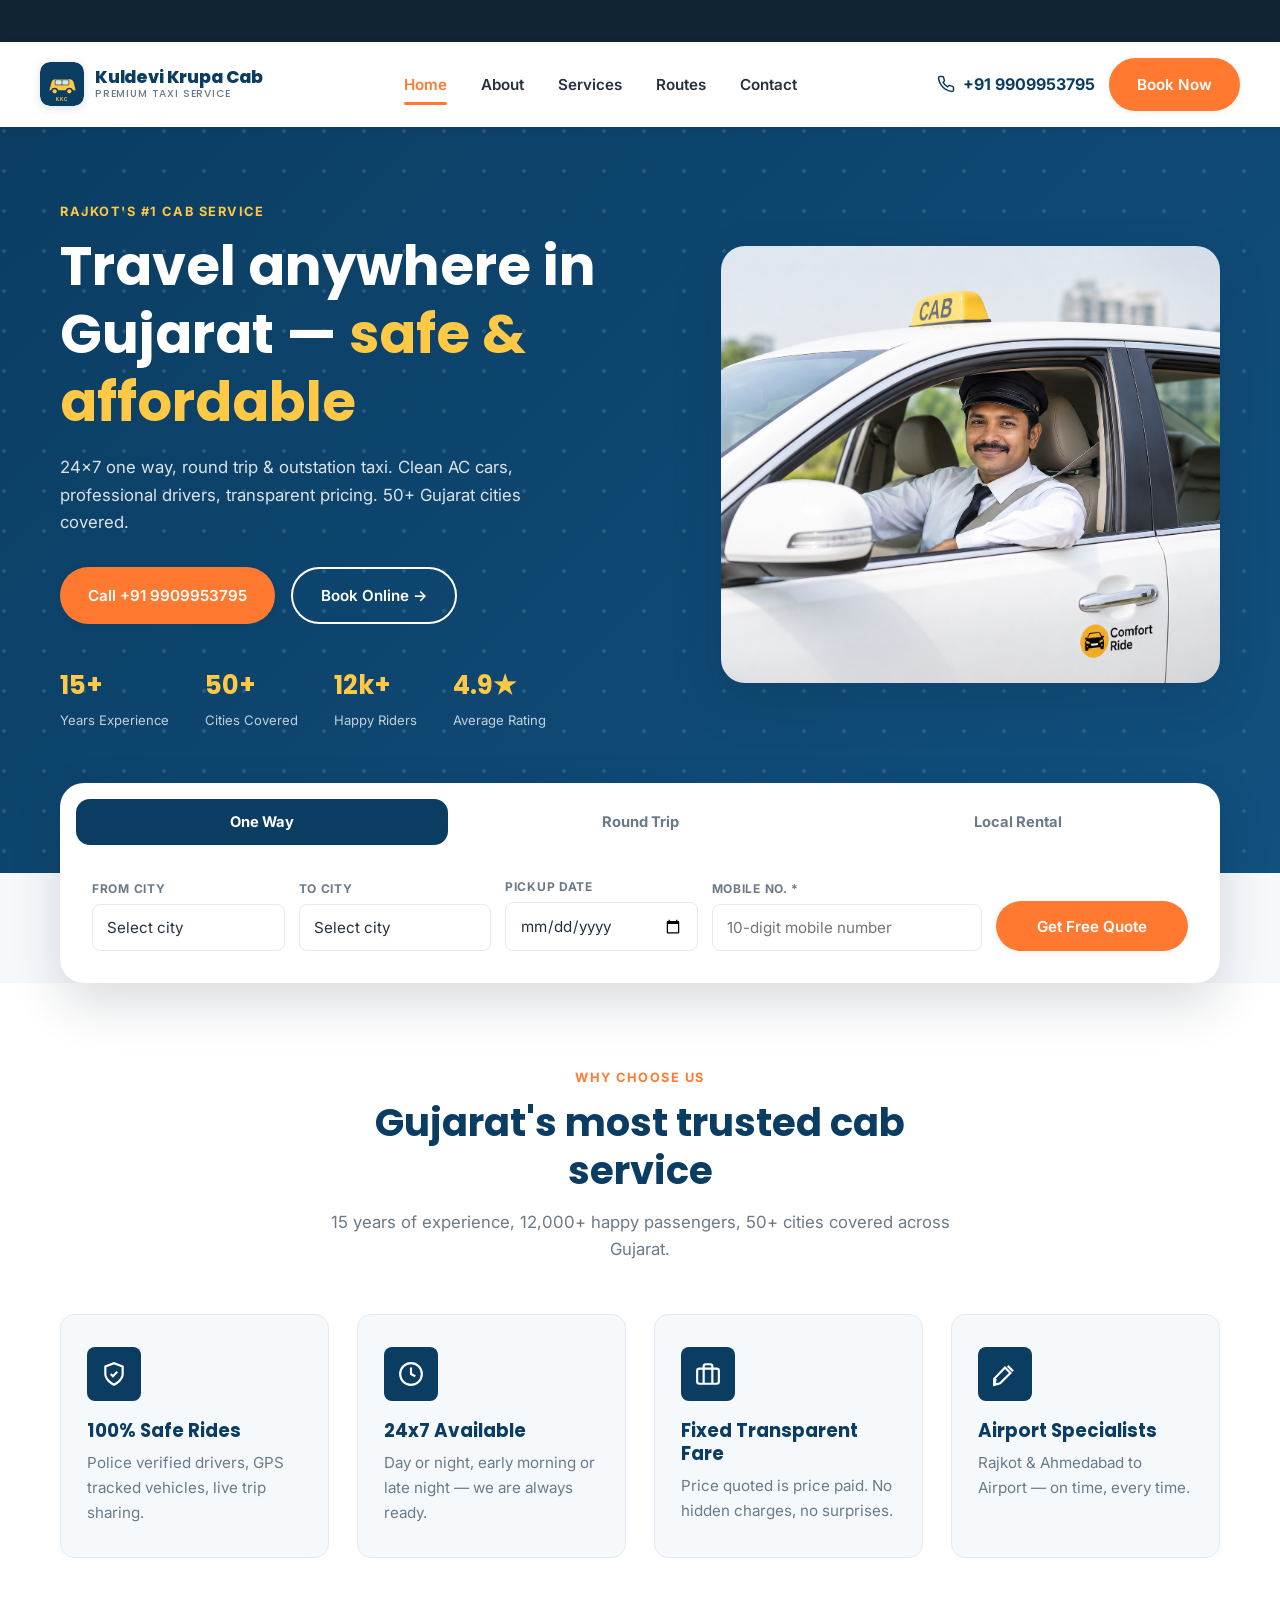
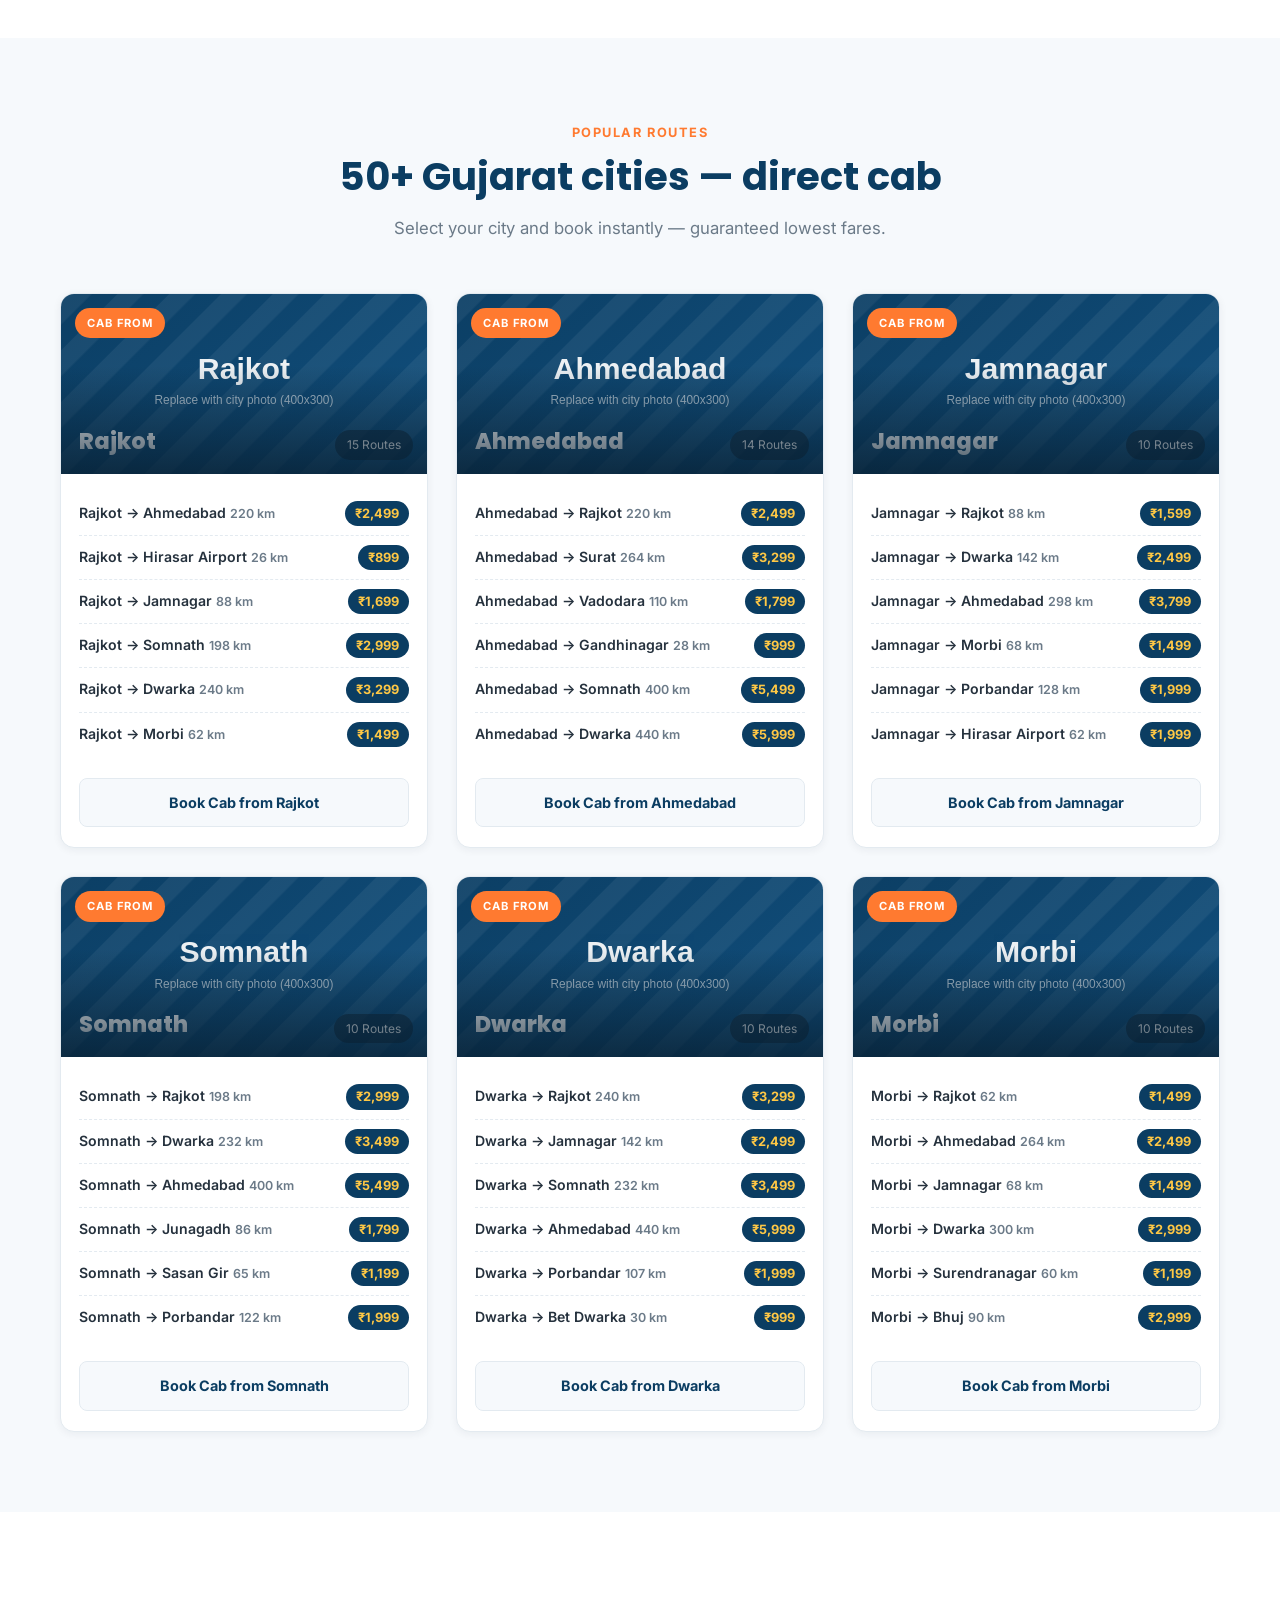
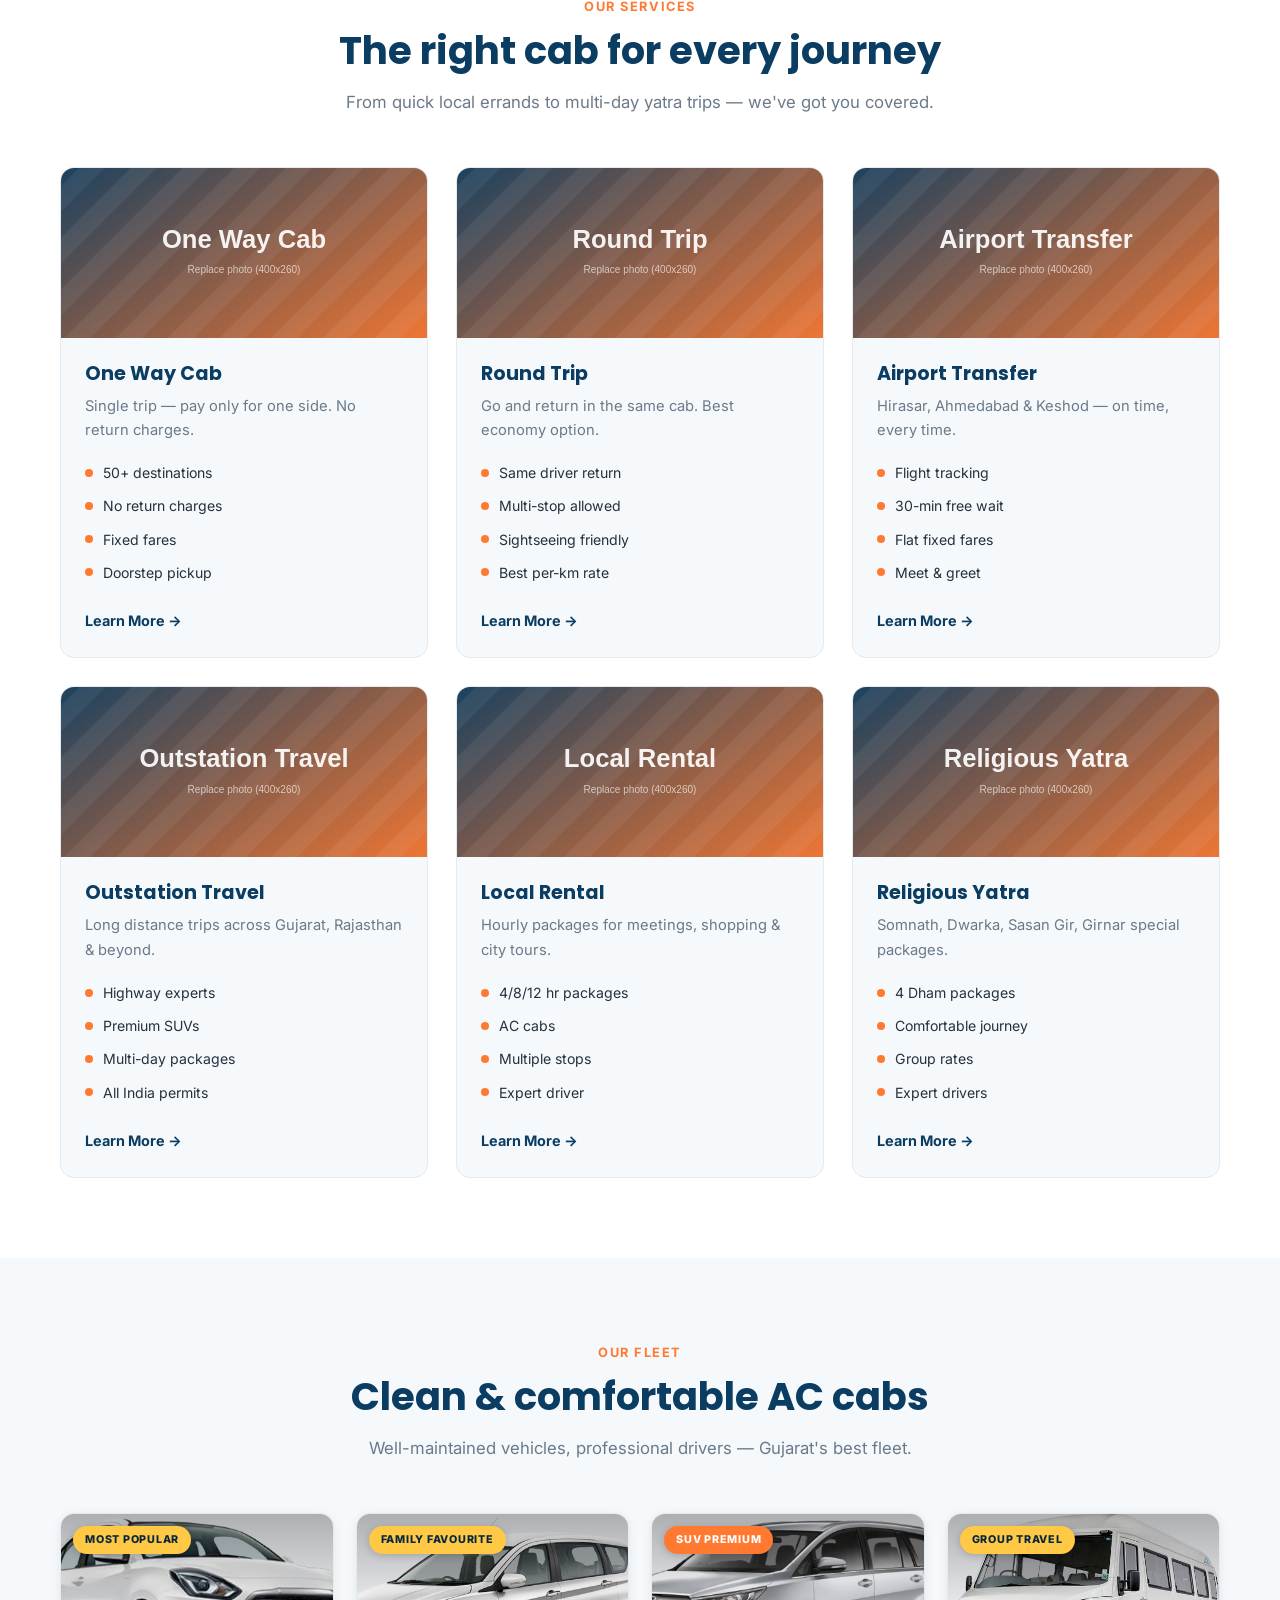
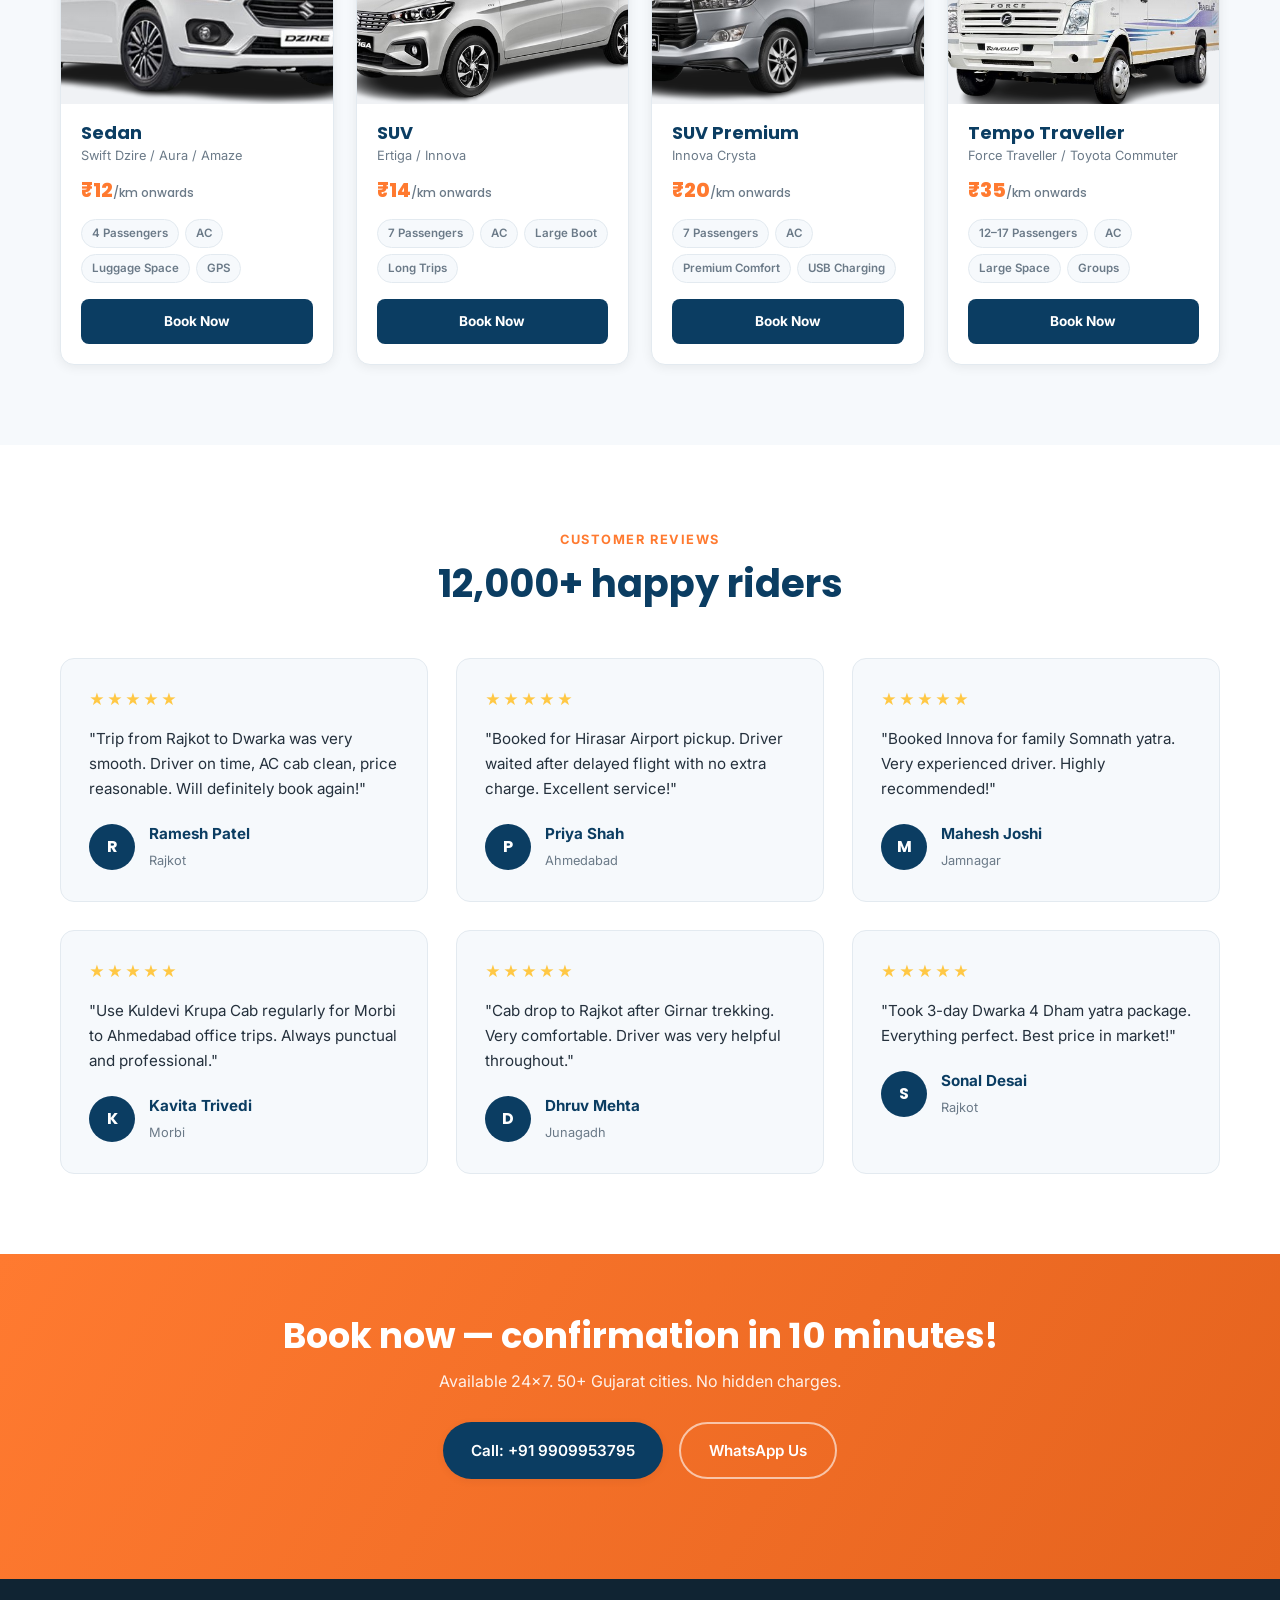
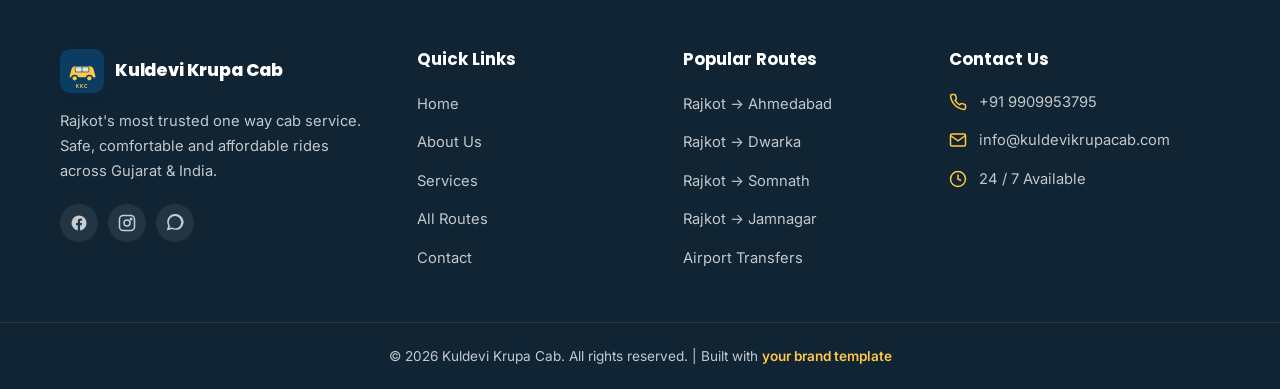
==== index.html @ 52958996 "add type of cab service added and iamges added" ====
<!DOCTYPE html>
<html lang="en">
<head>
  <meta charset="UTF-8">
  <meta name="viewport" content="width=device-width, initial-scale=1.0">
  <title>Kuldevi Krupa Cab — #1 Taxi Service Rajkot | 24x7 Cab Booking Gujarat</title>
  <meta name="description" content="Book one way cab from Rajkot to Ahmedabad, Dwarka, Somnath, Jamnagar & 50+ Gujarat cities. Lowest fares, AC cabs, 24x7.">
  <link rel="icon" href="images/logo.svg" type="image/svg+xml">
  <link rel="preconnect" href="https://fonts.googleapis.com">
  <link href="https://fonts.googleapis.com/css2?family=Poppins:wght@500;600;700;800&family=Inter:wght@400;500;600;700&display=swap" rel="stylesheet">
  <link rel="stylesheet" href="css/style.css">
</head>
<body>

  <!-- ===================== TOP STRIP ===================== -->
  <div class="top-strip">
    <div class="marquee">
      <span>24x7 Available — Call +91 9909953795</span>
      <span>Rajkot → Ahmedabad One Way @ ₹2,499/-</span>
      <span>Hirasar Airport Transfers — On Time Guarantee</span>
      <span>15+ Years Trusted Service</span>
      <span>50+ Gujarat Cities Covered</span>
      <span>No Hidden Charges — Fixed Fares</span>
      <span>AC Cabs — Sedan, SUV &amp; Tempo Traveller</span>
      <span>24x7 Available — Call +91 9909953795</span>
      <span>Rajkot → Ahmedabad One Way @ ₹2,499/-</span>
      <span>Hirasar Airport Transfers — On Time Guarantee</span>
      <span>15+ Years Trusted Service</span>
      <span>50+ Gujarat Cities Covered</span>
      <span>No Hidden Charges — Fixed Fares</span>
      <span>AC Cabs — Sedan, SUV &amp; Tempo Traveller</span>
    </div>
  </div>

  <!-- ===================== HEADER ===================== -->
  <header class="site-header">
    <div class="container nav-wrap">
      <a href="index.html" class="logo">
        <img src="images/logo.svg" alt="Kuldevi Krupa Cab logo">
        <span class="logo-text">Kuldevi Krupa Cab<small>Premium Taxi Service</small></span>
      </a>

      <nav class="nav-links">
        <a href="index.html" class="active">Home</a>
        <a href="about.html">About</a>
        <a href="services.html">Services</a>
        <a href="index.html#routes">Routes</a>
        <a href="contact.html">Contact</a>
      </nav>

      <div class="nav-actions">
        <a href="tel:+919909953795" class="nav-call">
          <svg width="18" height="18" viewBox="0 0 24 24" fill="none" stroke="currentColor" stroke-width="2"><path d="M22 16.92v3a2 2 0 0 1-2.18 2 19.79 19.79 0 0 1-8.63-3.07 19.5 19.5 0 0 1-6-6A19.79 19.79 0 0 1 2.06 4.18 2 2 0 0 1 4 2h3a2 2 0 0 1 2 1.72c.13.96.36 1.9.68 2.81a2 2 0 0 1-.45 2.11L8.09 9.91a16 16 0 0 0 6 6l1.27-1.27a2 2 0 0 1 2.11-.45c.91.32 1.85.55 2.81.68A2 2 0 0 1 22 16.92z"/></svg>
          +91 9909953795
        </a>
        <a href="contact.html" class="btn btn-primary">Book Now</a>
      </div>

      <button class="nav-toggle" aria-label="Toggle menu">
        <span></span><span></span><span></span>
      </button>
    </div>
  </header>

  <!-- ===================== HERO ===================== -->
  <section class="hero">
    <div class="container hero-grid">
      <div class="hero-content">
        <span class="eyebrow">Rajkot's #1 Cab Service</span>
        <h1>Travel anywhere in Gujarat — <em>safe &amp; affordable</em></h1>
        <p>24x7 one way, round trip &amp; outstation taxi. Clean AC cars, professional drivers, transparent pricing. 50+ Gujarat cities covered.</p>
        <div class="hero-actions">
          <a href="tel:+919909953795" class="btn btn-primary">Call +91 9909953795</a>
          <a href="#book" class="btn btn-outline">Book Online →</a>
        </div>
        <div class="hero-stats">
          <div class="stat"><strong>15+</strong><span>Years Experience</span></div>
          <div class="stat"><strong>50+</strong><span>Cities Covered</span></div>
          <div class="stat"><strong>12k+</strong><span>Happy Riders</span></div>
          <div class="stat"><strong>4.9★</strong><span>Average Rating</span></div>
        </div>
      </div>
      <div class="hero-media">
        <img src="images/home-banner-image.png" alt="Kuldevi Krupa Cab AC taxi ready for a Gujarat trip">
      </div>
    </div>
  </section>

  <!-- ===================== BOOKING WIDGET ===================== -->
  <div class="container" id="book">
    <div class="booking-widget">
      <div class="booking-tabs">
        <button class="active" data-tab="oneway">One Way</button>
        <button data-tab="roundtrip">Round Trip</button>
        <button data-tab="local">Local Rental</button>
      </div>

      <div class="booking-panel active" data-panel="oneway">
        <form>
          <div class="field">
            <label for="ow-from">From City</label>
            <select id="ow-from" required>
              <option value="">Select city</option>
              <option>Rajkot</option><option>Ahmedabad</option><option>Jamnagar</option>
              <option>Somnath</option><option>Dwarka</option><option>Morbi</option>
            </select>
          </div>
          <div class="field">
            <label for="ow-to">To City</label>
            <select id="ow-to" required>
              <option value="">Select city</option>
              <option>Rajkot</option><option>Ahmedabad</option><option>Jamnagar</option>
              <option>Somnath</option><option>Dwarka</option><option>Morbi</option>
            </select>
          </div>
          <div class="field">
            <label for="ow-date">Pickup Date</label>
            <input type="date" id="ow-date" required>
          </div>
          <div class="field">
            <label for="ow-mobile">Mobile No. *</label>
            <input type="tel" id="ow-mobile" placeholder="10-digit mobile number" pattern="[0-9]{10}" required>
          </div>
          <button type="submit" class="btn btn-primary">Get Free Quote</button>
        </form>
      </div>

      <div class="booking-panel" data-panel="roundtrip">
        <form>
          <div class="field">
            <label for="rt-from">From City</label>
            <select id="rt-from" required>
              <option value="">Select city</option>
              <option>Rajkot</option><option>Ahmedabad</option><option>Jamnagar</option>
              <option>Somnath</option><option>Dwarka</option><option>Morbi</option>
            </select>
          </div>
          <div class="field">
            <label for="rt-to">To City</label>
            <select id="rt-to" required>
              <option value="">Select city</option>
              <option>Rajkot</option><option>Ahmedabad</option><option>Jamnagar</option>
              <option>Somnath</option><option>Dwarka</option><option>Morbi</option>
            </select>
          </div>
          <div class="field">
            <label for="rt-date">Departure</label>
            <input type="date" id="rt-date" required>
          </div>
          <div class="field">
            <label for="rt-mobile">Mobile No. *</label>
            <input type="tel" id="rt-mobile" placeholder="10-digit mobile number" pattern="[0-9]{10}" required>
          </div>
          <button type="submit" class="btn btn-primary">Book Round Trip</button>
        </form>
      </div>

      <div class="booking-panel" data-panel="local">
        <form>
          <div class="field">
            <label for="lo-city">City</label>
            <select id="lo-city" required>
              <option value="">Select city</option>
              <option>Rajkot</option><option>Ahmedabad</option><option>Jamnagar</option>
              <option>Somnath</option><option>Dwarka</option><option>Morbi</option>
            </select>
          </div>
          <div class="field">
            <label for="lo-package">Package</label>
            <select id="lo-package" required>
              <option value="">Select package</option>
              <option>4 hr / 40 km</option>
              <option>8 hr / 80 km</option>
              <option>12 hr / 120 km</option>
            </select>
          </div>
          <div class="field">
            <label for="lo-date">Date</label>
            <input type="date" id="lo-date" required>
          </div>
          <div class="field">
            <label for="lo-mobile">Mobile No. *</label>
            <input type="tel" id="lo-mobile" placeholder="10-digit mobile number" pattern="[0-9]{10}" required>
          </div>
          <button type="submit" class="btn btn-primary">Book Local Cab</button>
        </form>
      </div>
    </div>
  </div>

  <!-- ===================== WHY CHOOSE US ===================== -->
  <section class="why-us">
    <div class="container">
      <div class="section-head">
        <span class="eyebrow">Why Choose Us</span>
        <h2>Gujarat's most trusted cab service</h2>
        <p>15 years of experience, 12,000+ happy passengers, 50+ cities covered across Gujarat.</p>
      </div>
      <div class="grid grid-4">
        <div class="why-card">
          <div class="why-icon">
            <svg width="26" height="26" viewBox="0 0 24 24" fill="none" stroke="currentColor" stroke-width="2"><path d="M12 22s8-4 8-10V5l-8-3-8 3v7c0 6 8 10 8 10z"/><path d="M9 12l2 2 4-4"/></svg>
          </div>
          <h3>100% Safe Rides</h3>
          <p>Police verified drivers, GPS tracked vehicles, live trip sharing.</p>
        </div>
        <div class="why-card">
          <div class="why-icon">
            <svg width="26" height="26" viewBox="0 0 24 24" fill="none" stroke="currentColor" stroke-width="2"><circle cx="12" cy="12" r="10"/><path d="M12 6v6l4 2"/></svg>
          </div>
          <h3>24x7 Available</h3>
          <p>Day or night, early morning or late night — we are always ready.</p>
        </div>
        <div class="why-card">
          <div class="why-icon">
            <svg width="26" height="26" viewBox="0 0 24 24" fill="none" stroke="currentColor" stroke-width="2"><rect x="2" y="7" width="20" height="14" rx="2"/><path d="M16 21V5a2 2 0 0 0-2-2h-4a2 2 0 0 0-2 2v16"/></svg>
          </div>
          <h3>Fixed Transparent Fare</h3>
          <p>Price quoted is price paid. No hidden charges, no surprises.</p>
        </div>
        <div class="why-card">
          <div class="why-icon">
            <svg width="26" height="26" viewBox="0 0 24 24" fill="none" stroke="currentColor" stroke-width="2"><path d="M2 22l5.5-1.5L17 11l-5-5L2 16.5z"/><path d="M14.5 4.5l5 5"/><path d="M2 22l1.5-5.5"/></svg>
          </div>
          <h3>Airport Specialists</h3>
          <p>Rajkot &amp; Ahmedabad to Airport — on time, every time.</p>
        </div>
      </div>
    </div>
  </section>

  <!-- ===================== POPULAR ROUTES ===================== -->
  <section id="routes">
    <div class="container">
      <div class="section-head">
        <span class="eyebrow">Popular Routes</span>
        <h2>50+ Gujarat cities — direct cab</h2>
        <p>Select your city and book instantly — guaranteed lowest fares.</p>
      </div>

      <div class="grid grid-3">
        <!-- Rajkot -->
        <div class="route-card">
          <div class="route-img">
            <img src="images/city-rajkot.svg" alt="Rajkot cab service">
            <span class="tag">Cab from</span>
            <span class="city-name">Rajkot</span>
            <span class="count">15 Routes</span>
          </div>
          <ul class="route-list">
            <li><span class="route-name">Rajkot → Ahmedabad <span class="route-km">220 km</span></span><span class="route-price">₹2,499</span></li>
            <li><span class="route-name">Rajkot → Hirasar Airport <span class="route-km">26 km</span></span><span class="route-price">₹899</span></li>
            <li><span class="route-name">Rajkot → Jamnagar <span class="route-km">88 km</span></span><span class="route-price">₹1,699</span></li>
            <li><span class="route-name">Rajkot → Somnath <span class="route-km">198 km</span></span><span class="route-price">₹2,999</span></li>
            <li><span class="route-name">Rajkot → Dwarka <span class="route-km">240 km</span></span><span class="route-price">₹3,299</span></li>
            <li><span class="route-name">Rajkot → Morbi <span class="route-km">62 km</span></span><span class="route-price">₹1,499</span></li>
          </ul>
          <a href="contact.html" class="route-cta">Book Cab from Rajkot</a>
        </div>

        <!-- Ahmedabad -->
        <div class="route-card">
          <div class="route-img">
            <img src="images/city-ahmedabad.svg" alt="Ahmedabad cab service">
            <span class="tag">Cab from</span>
            <span class="city-name">Ahmedabad</span>
            <span class="count">14 Routes</span>
          </div>
          <ul class="route-list">
            <li><span class="route-name">Ahmedabad → Rajkot <span class="route-km">220 km</span></span><span class="route-price">₹2,499</span></li>
            <li><span class="route-name">Ahmedabad → Surat <span class="route-km">264 km</span></span><span class="route-price">₹3,299</span></li>
            <li><span class="route-name">Ahmedabad → Vadodara <span class="route-km">110 km</span></span><span class="route-price">₹1,799</span></li>
            <li><span class="route-name">Ahmedabad → Gandhinagar <span class="route-km">28 km</span></span><span class="route-price">₹999</span></li>
            <li><span class="route-name">Ahmedabad → Somnath <span class="route-km">400 km</span></span><span class="route-price">₹5,499</span></li>
            <li><span class="route-name">Ahmedabad → Dwarka <span class="route-km">440 km</span></span><span class="route-price">₹5,999</span></li>
          </ul>
          <a href="contact.html" class="route-cta">Book Cab from Ahmedabad</a>
        </div>

        <!-- Jamnagar -->
        <div class="route-card">
          <div class="route-img">
            <img src="images/city-jamnagar.svg" alt="Jamnagar cab service">
            <span class="tag">Cab from</span>
            <span class="city-name">Jamnagar</span>
            <span class="count">10 Routes</span>
          </div>
          <ul class="route-list">
            <li><span class="route-name">Jamnagar → Rajkot <span class="route-km">88 km</span></span><span class="route-price">₹1,599</span></li>
            <li><span class="route-name">Jamnagar → Dwarka <span class="route-km">142 km</span></span><span class="route-price">₹2,499</span></li>
            <li><span class="route-name">Jamnagar → Ahmedabad <span class="route-km">298 km</span></span><span class="route-price">₹3,799</span></li>
            <li><span class="route-name">Jamnagar → Morbi <span class="route-km">68 km</span></span><span class="route-price">₹1,499</span></li>
            <li><span class="route-name">Jamnagar → Porbandar <span class="route-km">128 km</span></span><span class="route-price">₹1,999</span></li>
            <li><span class="route-name">Jamnagar → Hirasar Airport <span class="route-km">62 km</span></span><span class="route-price">₹1,999</span></li>
          </ul>
          <a href="contact.html" class="route-cta">Book Cab from Jamnagar</a>
        </div>

        <!-- Somnath -->
        <div class="route-card">
          <div class="route-img">
            <img src="images/city-somnath.svg" alt="Somnath cab service">
            <span class="tag">Cab from</span>
            <span class="city-name">Somnath</span>
            <span class="count">10 Routes</span>
          </div>
          <ul class="route-list">
            <li><span class="route-name">Somnath → Rajkot <span class="route-km">198 km</span></span><span class="route-price">₹2,999</span></li>
            <li><span class="route-name">Somnath → Dwarka <span class="route-km">232 km</span></span><span class="route-price">₹3,499</span></li>
            <li><span class="route-name">Somnath → Ahmedabad <span class="route-km">400 km</span></span><span class="route-price">₹5,499</span></li>
            <li><span class="route-name">Somnath → Junagadh <span class="route-km">86 km</span></span><span class="route-price">₹1,799</span></li>
            <li><span class="route-name">Somnath → Sasan Gir <span class="route-km">65 km</span></span><span class="route-price">₹1,199</span></li>
            <li><span class="route-name">Somnath → Porbandar <span class="route-km">122 km</span></span><span class="route-price">₹1,999</span></li>
          </ul>
          <a href="contact.html" class="route-cta">Book Cab from Somnath</a>
        </div>

        <!-- Dwarka -->
        <div class="route-card">
          <div class="route-img">
            <img src="images/city-dwarka.svg" alt="Dwarka cab service">
            <span class="tag">Cab from</span>
            <span class="city-name">Dwarka</span>
            <span class="count">10 Routes</span>
          </div>
          <ul class="route-list">
            <li><span class="route-name">Dwarka → Rajkot <span class="route-km">240 km</span></span><span class="route-price">₹3,299</span></li>
            <li><span class="route-name">Dwarka → Jamnagar <span class="route-km">142 km</span></span><span class="route-price">₹2,499</span></li>
            <li><span class="route-name">Dwarka → Somnath <span class="route-km">232 km</span></span><span class="route-price">₹3,499</span></li>
            <li><span class="route-name">Dwarka → Ahmedabad <span class="route-km">440 km</span></span><span class="route-price">₹5,999</span></li>
            <li><span class="route-name">Dwarka → Porbandar <span class="route-km">107 km</span></span><span class="route-price">₹1,999</span></li>
            <li><span class="route-name">Dwarka → Bet Dwarka <span class="route-km">30 km</span></span><span class="route-price">₹999</span></li>
          </ul>
          <a href="contact.html" class="route-cta">Book Cab from Dwarka</a>
        </div>

        <!-- Morbi -->
        <div class="route-card">
          <div class="route-img">
            <img src="images/city-morbi.svg" alt="Morbi cab service">
            <span class="tag">Cab from</span>
            <span class="city-name">Morbi</span>
            <span class="count">10 Routes</span>
          </div>
          <ul class="route-list">
            <li><span class="route-name">Morbi → Rajkot <span class="route-km">62 km</span></span><span class="route-price">₹1,499</span></li>
            <li><span class="route-name">Morbi → Ahmedabad <span class="route-km">264 km</span></span><span class="route-price">₹2,499</span></li>
            <li><span class="route-name">Morbi → Jamnagar <span class="route-km">68 km</span></span><span class="route-price">₹1,499</span></li>
            <li><span class="route-name">Morbi → Dwarka <span class="route-km">300 km</span></span><span class="route-price">₹2,999</span></li>
            <li><span class="route-name">Morbi → Surendranagar <span class="route-km">60 km</span></span><span class="route-price">₹1,199</span></li>
            <li><span class="route-name">Morbi → Bhuj <span class="route-km">90 km</span></span><span class="route-price">₹2,999</span></li>
          </ul>
          <a href="contact.html" class="route-cta">Book Cab from Morbi</a>
        </div>
      </div>


    </div>
  </section>

  <!-- ===================== SERVICES ===================== -->
  <section class="services">
    <div class="container">
      <div class="section-head">
        <span class="eyebrow">Our Services</span>
        <h2>The right cab for every journey</h2>
        <p>From quick local errands to multi-day yatra trips — we've got you covered.</p>
      </div>
      <div class="grid grid-3">
        <div class="service-card">
          <div class="service-img"><img src="images/service-oneway.svg" alt="One Way Cab"></div>
          <div class="service-body">
            <h3>One Way Cab</h3>
            <p>Single trip — pay only for one side. No return charges.</p>
            <ul>
              <li>50+ destinations</li>
              <li>No return charges</li>
              <li>Fixed fares</li>
              <li>Doorstep pickup</li>
            </ul>
            <a href="services.html" class="service-link">Learn More →</a>
          </div>
        </div>
        <div class="service-card">
          <div class="service-img"><img src="images/service-roundtrip.svg" alt="Round Trip cab"></div>
          <div class="service-body">
            <h3>Round Trip</h3>
            <p>Go and return in the same cab. Best economy option.</p>
            <ul>
              <li>Same driver return</li>
              <li>Multi-stop allowed</li>
              <li>Sightseeing friendly</li>
              <li>Best per-km rate</li>
            </ul>
            <a href="services.html" class="service-link">Learn More →</a>
          </div>
        </div>
        <div class="service-card">
          <div class="service-img"><img src="images/service-airport.svg" alt="Airport transfer cab"></div>
          <div class="service-body">
            <h3>Airport Transfer</h3>
            <p>Hirasar, Ahmedabad &amp; Keshod — on time, every time.</p>
            <ul>
              <li>Flight tracking</li>
              <li>30-min free wait</li>
              <li>Flat fixed fares</li>
              <li>Meet &amp; greet</li>
            </ul>
            <a href="services.html" class="service-link">Learn More →</a>
          </div>
        </div>
        <div class="service-card">
          <div class="service-img"><img src="images/service-outstation.svg" alt="Outstation travel cab"></div>
          <div class="service-body">
            <h3>Outstation Travel</h3>
            <p>Long distance trips across Gujarat, Rajasthan &amp; beyond.</p>
            <ul>
              <li>Highway experts</li>
              <li>Premium SUVs</li>
              <li>Multi-day packages</li>
              <li>All India permits</li>
            </ul>
            <a href="services.html" class="service-link">Learn More →</a>
          </div>
        </div>
        <div class="service-card">
          <div class="service-img"><img src="images/service-local.svg" alt="Local rental cab"></div>
          <div class="service-body">
            <h3>Local Rental</h3>
            <p>Hourly packages for meetings, shopping &amp; city tours.</p>
            <ul>
              <li>4/8/12 hr packages</li>
              <li>AC cabs</li>
              <li>Multiple stops</li>
              <li>Expert driver</li>
            </ul>
            <a href="services.html" class="service-link">Learn More →</a>
          </div>
        </div>
        <div class="service-card">
          <div class="service-img"><img src="images/service-yatra.svg" alt="Religious yatra cab"></div>
          <div class="service-body">
            <h3>Religious Yatra</h3>
            <p>Somnath, Dwarka, Sasan Gir, Girnar special packages.</p>
            <ul>
              <li>4 Dham packages</li>
              <li>Comfortable journey</li>
              <li>Group rates</li>
              <li>Expert drivers</li>
            </ul>
            <a href="services.html" class="service-link">Learn More →</a>
          </div>
        </div>
      </div>
    </div>
  </section>

  <!-- ===================== FLEET ===================== -->
  <section class="fleet">
    <div class="container">
      <div class="section-head">
        <span class="eyebrow">Our Fleet</span>
        <h2>Clean &amp; comfortable AC cabs</h2>
        <p>Well-maintained vehicles, professional drivers — Gujarat's best fleet.</p>
      </div>
      <div class="fleet-grid">
        <!-- Sedan -->
        <div class="fleet-card">
          <div class="fleet-img">
            <img src="images/sedan-dezier.png" alt="Sedan Swift Dzire cab">
            <span class="fleet-tag">Most Popular</span>
          </div>
          <div class="fleet-body">
            <h3>Sedan</h3>
            <div class="fleet-model">Swift Dzire / Aura / Amaze</div>
            <div class="fleet-price">₹12<span>/km onwards</span></div>
            <div class="fleet-specs">
              <span>4 Passengers</span><span>AC</span><span>Luggage Space</span><span>GPS</span>
            </div>
            <a href="contact.html" class="fleet-btn">Book Now</a>
          </div>
        </div>
        <!-- SUV -->
        <div class="fleet-card">
          <div class="fleet-img">
            <img src="images/SUV-Ertiga.png" alt="SUV Ertiga Innova cab">
            <span class="fleet-tag">Family Favourite</span>
          </div>
          <div class="fleet-body">
            <h3>SUV</h3>
            <div class="fleet-model">Ertiga / Innova</div>
            <div class="fleet-price">₹14<span>/km onwards</span></div>
            <div class="fleet-specs">
              <span>7 Passengers</span><span>AC</span><span>Large Boot</span><span>Long Trips</span>
            </div>
            <a href="contact.html" class="fleet-btn">Book Now</a>
          </div>
        </div>
        <!-- SUV Premium -->
        <div class="fleet-card">
          <div class="fleet-img">
            <img src="images/SUV-premium-innova-crysta.png" alt="SUV Premium Innova Crysta cab">
            <span class="fleet-tag fleet-tag--premium">SUV Premium</span>
          </div>
          <div class="fleet-body">
            <h3>SUV Premium</h3>
            <div class="fleet-model">Innova Crysta</div>
            <div class="fleet-price">₹20<span>/km onwards</span></div>
            <div class="fleet-specs">
              <span>7 Passengers</span><span>AC</span><span>Premium Comfort</span><span>USB Charging</span>
            </div>
            <a href="contact.html" class="fleet-btn">Book Now</a>
          </div>
        </div>
        <!-- Tempo Traveller -->
        <div class="fleet-card">
          <div class="fleet-img">
            <img src="images/tempo-traveller-force-tempo-traveller.png" alt="Tempo Traveller Force cab">
            <span class="fleet-tag">Group Travel</span>
          </div>
          <div class="fleet-body">
            <h3>Tempo Traveller</h3>
            <div class="fleet-model">Force Traveller / Toyota Commuter</div>
            <div class="fleet-price">₹35<span>/km onwards</span></div>
            <div class="fleet-specs">
              <span>12–17 Passengers</span><span>AC</span><span>Large Space</span><span>Groups</span>
            </div>
            <a href="contact.html" class="fleet-btn">Book Now</a>
          </div>
        </div>
      </div>
    </div>
  </section>

  <!-- ===================== TESTIMONIALS ===================== -->
  <section class="testimonials">
    <div class="container">
      <div class="section-head">
        <span class="eyebrow">Customer Reviews</span>
        <h2>12,000+ happy riders</h2>
      </div>
      <div class="grid grid-3">
        <div class="testimonial-card">
          <div class="stars">★★★★★</div>
          <p>"Trip from Rajkot to Dwarka was very smooth. Driver on time, AC cab clean, price reasonable. Will definitely book again!"</p>
          <div class="testimonial-author">
            <div class="avatar">R</div>
            <div><strong>Ramesh Patel</strong><span>Rajkot</span></div>
          </div>
        </div>
        <div class="testimonial-card">
          <div class="stars">★★★★★</div>
          <p>"Booked for Hirasar Airport pickup. Driver waited after delayed flight with no extra charge. Excellent service!"</p>
          <div class="testimonial-author">
            <div class="avatar">P</div>
            <div><strong>Priya Shah</strong><span>Ahmedabad</span></div>
          </div>
        </div>
        <div class="testimonial-card">
          <div class="stars">★★★★★</div>
          <p>"Booked Innova for family Somnath yatra. Very experienced driver. Highly recommended!"</p>
          <div class="testimonial-author">
            <div class="avatar">M</div>
            <div><strong>Mahesh Joshi</strong><span>Jamnagar</span></div>
          </div>
        </div>
        <div class="testimonial-card">
          <div class="stars">★★★★★</div>
          <p>"Use Kuldevi Krupa Cab regularly for Morbi to Ahmedabad office trips. Always punctual and professional."</p>
          <div class="testimonial-author">
            <div class="avatar">K</div>
            <div><strong>Kavita Trivedi</strong><span>Morbi</span></div>
          </div>
        </div>
        <div class="testimonial-card">
          <div class="stars">★★★★★</div>
          <p>"Cab drop to Rajkot after Girnar trekking. Very comfortable. Driver was very helpful throughout."</p>
          <div class="testimonial-author">
            <div class="avatar">D</div>
            <div><strong>Dhruv Mehta</strong><span>Junagadh</span></div>
          </div>
        </div>
        <div class="testimonial-card">
          <div class="stars">★★★★★</div>
          <p>"Took 3-day Dwarka 4 Dham yatra package. Everything perfect. Best price in market!"</p>
          <div class="testimonial-author">
            <div class="avatar">S</div>
            <div><strong>Sonal Desai</strong><span>Rajkot</span></div>
          </div>
        </div>
      </div>
    </div>
  </section>

  <!-- ===================== CTA BAND ===================== -->
  <section class="cta-band">
    <div class="container">
      <h2>Book now — confirmation in 10 minutes!</h2>
      <p>Available 24x7. 50+ Gujarat cities. No hidden charges.</p>
      <div class="hero-actions">
        <a href="tel:+919909953795" class="btn btn-primary" style="background:var(--color-primary);">Call: +91 9909953795</a>
        <a href="https://wa.me/919909953795?text=Hello%20Kuldevi%20Krupa%20Cab!%20%F0%9F%91%8B%0AI%20want%20to%20book%20a%20cab.%20Please%20share%20availability%20and%20fare.%0AThank%20you!" class="btn btn-outline">WhatsApp Us</a>
      </div>
    </div>
  </section>

  <!-- ===================== FOOTER ===================== -->
  <footer class="site-footer">
    <div class="footer-top">
      <div class="container footer-grid">
        <div class="footer-about">
          <a href="index.html" class="logo">
            <img src="images/logo.svg" alt="Kuldevi Krupa Cab logo">
            <span class="logo-text">Kuldevi Krupa Cab</span>
          </a>
          <p>Rajkot's most trusted one way cab service. Safe, comfortable and affordable rides across Gujarat &amp; India.</p>
          <div class="social-links">
            <a href="#" aria-label="Facebook"><svg width="18" height="18" viewBox="0 0 24 24" fill="currentColor"><path d="M22 12a10 10 0 1 0-11.6 9.9v-7H8v-2.9h2.4V9.8c0-2.4 1.4-3.7 3.6-3.7 1 0 2.1.2 2.1.2v2.5h-1.2c-1.2 0-1.5.7-1.5 1.5v1.7h2.6L15.6 15h-2.2v7A10 10 0 0 0 22 12z"/></svg></a>
            <a href="#" aria-label="Instagram"><svg width="18" height="18" viewBox="0 0 24 24" fill="none" stroke="currentColor" stroke-width="2"><rect x="2" y="2" width="20" height="20" rx="5"/><circle cx="12" cy="12" r="4"/><circle cx="17.5" cy="6.5" r="1"/></svg></a>
            <a href="https://wa.me/919909953795?text=Hello%20Kuldevi%20Krupa%20Cab!%20%F0%9F%91%8B%0AI%20want%20to%20book%20a%20cab.%20Please%20share%20availability%20and%20fare.%0AThank%20you!" aria-label="WhatsApp"><svg width="18" height="18" viewBox="0 0 24 24" fill="currentColor"><path d="M20.5 3.5A10.4 10.4 0 0 0 12 0a10.4 10.4 0 0 0-9 15.6L1 22l6.6-1.9A10.4 10.4 0 0 0 12 21a10.4 10.4 0 0 0 8.5-17.5zM12 19.2a8.2 8.2 0 0 1-4.2-1.1l-.3-.2-3 .9.9-2.9-.2-.3A8.2 8.2 0 1 1 12 19.2z"/></svg></a>
          </div>
        </div>

        <div class="footer-col">
          <h4>Quick Links</h4>
          <ul>
            <li><a href="index.html">Home</a></li>
            <li><a href="about.html">About Us</a></li>
            <li><a href="services.html">Services</a></li>
            <li><a href="index.html#routes">All Routes</a></li>
            <li><a href="contact.html">Contact</a></li>
          </ul>
        </div>

        <div class="footer-col">
          <h4>Popular Routes</h4>
          <ul>
            <li><a href="contact.html">Rajkot → Ahmedabad</a></li>
            <li><a href="contact.html">Rajkot → Dwarka</a></li>
            <li><a href="contact.html">Rajkot → Somnath</a></li>
            <li><a href="contact.html">Rajkot → Jamnagar</a></li>
            <li><a href="contact.html">Airport Transfers</a></li>
          </ul>
        </div>

        <div class="footer-col">
          <h4>Contact Us</h4>
          <div class="contact-item">
            <svg width="18" height="18" viewBox="0 0 24 24" fill="none" stroke="currentColor" stroke-width="2"><path d="M22 16.92v3a2 2 0 0 1-2.18 2 19.79 19.79 0 0 1-8.63-3.07 19.5 19.5 0 0 1-6-6A19.79 19.79 0 0 1 2.06 4.18 2 2 0 0 1 4 2h3a2 2 0 0 1 2 1.72c.13.96.36 1.9.68 2.81a2 2 0 0 1-.45 2.11L8.09 9.91a16 16 0 0 0 6 6l1.27-1.27a2 2 0 0 1 2.11-.45c.91.32 1.85.55 2.81.68A2 2 0 0 1 22 16.92z"/></svg>
            <a href="tel:+919909953795">+91 9909953795</a>
          </div>
          <div class="contact-item">
            <svg width="18" height="18" viewBox="0 0 24 24" fill="none" stroke="currentColor" stroke-width="2"><path d="M4 4h16v16H4z" opacity="0"/><path d="M22 6l-10 7L2 6"/><rect x="2" y="4" width="20" height="16" rx="2"/></svg>
            <a href="mailto:info@kuldevikrupacab.com">info@kuldevikrupacab.com</a>
          </div>
          <div class="contact-item">
            <svg width="18" height="18" viewBox="0 0 24 24" fill="none" stroke="currentColor" stroke-width="2"><circle cx="12" cy="12" r="10"/><path d="M12 6v6l4 2"/></svg>
            <span>24 / 7 Available</span>
          </div>
        </div>
      </div>
    </div>
    <div class="footer-bottom">
      <div class="container">
        © 2026 Kuldevi Krupa Cab. All rights reserved. | Built with <a href="#">your brand template</a>
      </div>
    </div>
  </footer>

  <!-- ===================== MOBILE BOTTOM BAR ===================== -->
  <div class="mobile-bar">
    <div class="container">
      <a href="tel:+919909953795" class="call">Call</a>
      <a href="contact.html" class="book">Book Now</a>
      <a href="https://wa.me/919909953795?text=Hello%20Kuldevi%20Krupa%20Cab!%20%F0%9F%91%8B%0AI%20want%20to%20book%20a%20cab.%20Please%20share%20availability%20and%20fare.%0AThank%20you!" class="whatsapp">WhatsApp</a>
    </div>
  </div>

  <script src="js/script.js"></script>
</body>
</html>
---- css/style.css ----
/* =========================================================
   ONEWAY CAB — MAIN STYLESHEET
   =========================================================
   HOW TO CHANGE COLORS / THEME
   Just edit the values inside :root below.
   - --color-primary    -> main brand color (header, footer, headings)
   - --color-secondary  -> call-to-action buttons, links, hover states
   - --color-highlight  -> price tags, stars, badges, small accents
   Everything on the site is built from these variables, so changing
   them here updates the whole site instantly.
   ========================================================= */

:root{
  /* ---------- BRAND COLORS (edit these) ---------- */
  --color-primary:        #0B3D62;   /* deep navy blue  */
  --color-primary-dark:   #07273F;   /* darker shade for hover/footer */
  --color-primary-light:  #11507F;   /* lighter shade for gradients */

  --color-secondary:      #FF7A30;   /* orange - buttons / CTAs */
  --color-secondary-dark: #E5631E;   /* orange hover */

  --color-highlight:      #FFC845;   /* amber/gold - prices, stars, badges */

  /* ---------- NEUTRAL / BASE COLORS ---------- */
  --color-bg:        #F6F9FC;        /* page background */
  --color-surface:   #FFFFFF;        /* card / panel background */
  --color-dark:      #102433;        /* near-black for footer / dark sections */
  --color-text:      #25313D;        /* main text color */
  --color-text-light:#6B7A88;        /* secondary text color */
  --color-border:    #E3EAF0;        /* borders, dividers */
  --color-success:   #1FA463;        /* "available", verified badges */
  --color-white:     #FFFFFF;
  --color-overlay:   rgba(10,30,48,.55); /* dark overlay on hero images */

  /* ---------- TYPOGRAPHY ---------- */
  --font-heading: 'Poppins', 'Segoe UI', sans-serif;
  --font-body:    'Inter', 'Segoe UI', sans-serif;

  /* ---------- LAYOUT ---------- */
  --container-w: 1200px;
  --radius-sm: 8px;
  --radius-md: 14px;
  --radius-lg: 24px;
  --radius-pill: 999px;

  /* ---------- SHADOWS / TRANSITIONS ---------- */
  --shadow-sm: 0 2px 8px rgba(16,36,51,.06);
  --shadow-md: 0 10px 30px rgba(16,36,51,.10);
  --shadow-lg: 0 20px 50px rgba(16,36,51,.16);
  --transition: all .25s ease;
}

/* =========================================================
   RESET / BASE
   ========================================================= */
*{margin:0;padding:0;box-sizing:border-box;}

html{scroll-behavior:smooth;}

body{
  font-family:var(--font-body);
  color:var(--color-text);
  background:var(--color-bg);
  line-height:1.65;
  font-size:16px;
  -webkit-font-smoothing:antialiased;
}

img{max-width:100%;display:block;height:auto;}

a{text-decoration:none;color:inherit;}

ul{list-style:none;}

button{font-family:inherit;cursor:pointer;border:none;background:none;}

h1,h2,h3,h4,h5{
  font-family:var(--font-heading);
  color:var(--color-primary);
  line-height:1.25;
  font-weight:700;
}

:focus-visible{
  outline:3px solid var(--color-secondary);
  outline-offset:2px;
}

.container{
  width:100%;
  max-width:var(--container-w);
  margin:0 auto;
  padding:0 20px;
}

section{padding:80px 0;}

/* =========================================================
   UTILITIES
   ========================================================= */
.eyebrow{
  display:inline-block;
  font-size:.8rem;
  font-weight:700;
  letter-spacing:.12em;
  text-transform:uppercase;
  color:var(--color-secondary);
  margin-bottom:10px;
}

.section-head{
  text-align:center;
  max-width:680px;
  margin:0 auto 50px;
}

.section-head h2{
  font-size:clamp(1.7rem, 3vw, 2.4rem);
  margin-bottom:14px;
}

.section-head p{
  color:var(--color-text-light);
  font-size:1.05rem;
}

.section-head.align-left{
  margin:0 0 50px;
  text-align:left;
}

.text-center{text-align:center;}

/* Buttons */
.btn{
  display:inline-flex;
  align-items:center;
  justify-content:center;
  gap:8px;
  padding:14px 28px;
  border-radius:var(--radius-pill);
  font-weight:600;
  font-size:.95rem;
  transition:var(--transition);
  white-space:nowrap;
}

.btn-primary{
  background:var(--color-secondary);
  color:var(--color-white);
  box-shadow:var(--shadow-sm);
}
.btn-primary:hover{
  background:var(--color-secondary-dark);
  transform:translateY(-2px);
  box-shadow:var(--shadow-md);
}

.btn-outline{
  background:transparent;
  border:2px solid var(--color-white);
  color:var(--color-white);
}
.btn-outline:hover{
  background:var(--color-white);
  color:var(--color-primary);
}

.btn-dark-outline{
  background:transparent;
  border:2px solid var(--color-primary);
  color:var(--color-primary);
}
.btn-dark-outline:hover{
  background:var(--color-primary);
  color:var(--color-white);
}

.btn-block{width:100%;}
.btn-sm{padding:10px 20px;font-size:.85rem;}

/* Badges / pills */
.badge{
  display:inline-flex;
  align-items:center;
  gap:6px;
  background:rgba(255,200,69,.15);
  color:var(--color-primary);
  border:1px solid rgba(255,200,69,.4);
  padding:6px 14px;
  border-radius:var(--radius-pill);
  font-size:.8rem;
  font-weight:700;
}

/* Grid helpers */
.grid{display:grid;gap:28px;}
.grid-2{grid-template-columns:repeat(2,1fr);}
.grid-3{grid-template-columns:repeat(3,1fr);}
.grid-4{grid-template-columns:repeat(4,1fr);}

/* =========================================================
   TOP STRIP (marquee announcement bar)
   ========================================================= */
.top-strip{
  background:var(--color-dark);
  color:var(--color-white);
  overflow:hidden;
  white-space:nowrap;
  font-size:.82rem;
  font-weight:600;
  letter-spacing:.02em;
}
.top-strip .marquee{
  display:inline-flex;
  padding-left:100%;
  animation:marquee 70s linear infinite;
}
.top-strip .marquee span{
  padding:10px 40px;
  display:inline-flex;
  align-items:center;
  gap:8px;
}
.top-strip .marquee span::before{
  content:"•";
  color:var(--color-highlight);
  margin-right:8px;
}
@keyframes marquee{
  0%{transform:translateX(0);}
  100%{transform:translateX(-100%);}
}
@media (prefers-reduced-motion: reduce){
  .top-strip .marquee{animation:none; padding-left:20px;}
}

/* =========================================================
   HEADER / NAV
   ========================================================= */
.site-header{
  position:sticky;
  top:0;
  z-index:1000;
  background:var(--color-surface);
  box-shadow:var(--shadow-sm);
}

.nav-wrap{
  display:flex;
  align-items:center;
  justify-content:space-between;
  padding:16px 0;
  gap:20px;
}

.logo{
  display:flex;
  align-items:center;
  gap:11px;
  font-family:var(--font-heading);
  font-weight:800;
  font-size:1.08rem;
  color:var(--color-primary);
  letter-spacing:-.01em;
  text-decoration:none;
  transition:opacity .2s ease;
}
.logo:hover{opacity:.85;}
.logo img{height:44px;width:44px;border-radius:10px;box-shadow:0 2px 10px rgba(11,61,98,.15);}
.logo .logo-text{line-height:1.15;}
.logo .logo-text small{
  display:block;
  font-size:.65rem;
  font-weight:500;
  color:var(--color-text-light);
  letter-spacing:.08em;
  text-transform:uppercase;
}

.nav-links{
  display:flex;
  align-items:center;
  gap:34px;
}
.nav-links a{
  font-weight:600;
  font-size:.95rem;
  color:var(--color-text);
  transition:var(--transition);
  position:relative;
}
.nav-links a:hover,
.nav-links a.active{
  color:var(--color-secondary);
}
.nav-links a.active::after{
  content:"";
  position:absolute;
  left:0;right:0;bottom:-8px;
  height:3px;
  background:var(--color-secondary);
  border-radius:2px;
}

.nav-actions{
  display:flex;
  align-items:center;
  gap:14px;
}
.nav-call{
  display:flex;
  align-items:center;
  gap:8px;
  font-weight:700;
  color:var(--color-primary);
}
.nav-call svg{flex-shrink:0;}

.nav-toggle{
  display:none;
  flex-direction:column;
  gap:5px;
  padding:6px;
}
.nav-toggle span{
  width:26px;height:3px;border-radius:2px;
  background:var(--color-primary);
  transition:var(--transition);
}

/* =========================================================
   HERO
   ========================================================= */
.hero{
  position:relative;
  background:linear-gradient(135deg, var(--color-primary) 0%, var(--color-primary-light) 100%);
  color:var(--color-white);
  padding:70px 0 140px;
  overflow:hidden;
}
.hero::before{
  content:"";
  position:absolute;
  inset:0;
  background:url('../images/hero-pattern.svg') repeat;
  opacity:.12;
  pointer-events:none;
}
.hero-grid{
  position:relative;
  z-index:1;
  display:grid;
  grid-template-columns:1.1fr .9fr;
  gap:50px;
  align-items:center;
}
.hero-content .eyebrow{color:var(--color-highlight);}
.hero-content h1{
  color:var(--color-white);
  font-size:clamp(2.2rem, 5vw, 3.4rem);
  margin-bottom:18px;
}
.hero-content h1 em{
  font-style:normal;
  color:var(--color-highlight);
}
.hero-content p{
  color:rgba(255,255,255,.85);
  font-size:1.05rem;
  max-width:520px;
  margin-bottom:30px;
}
.hero-actions{
  display:flex;
  gap:16px;
  flex-wrap:wrap;
  margin-bottom:40px;
}
.hero-stats{
  display:flex;
  gap:36px;
  flex-wrap:wrap;
}
.hero-stats .stat strong{
  display:block;
  font-family:var(--font-heading);
  font-size:1.6rem;
  color:var(--color-highlight);
}
.hero-stats .stat span{
  font-size:.82rem;
  color:rgba(255,255,255,.75);
}

.hero-media img{
  width:100%;
  height:100%;
  max-height:480px;
  object-fit:cover;
  border-radius:var(--radius-lg);
  box-shadow:var(--shadow-lg);
  display:block;
}

/* ---- Booking widget ---- */
.booking-widget{
  position:relative;
  z-index:2;
  background:var(--color-surface);
  border-radius:var(--radius-lg);
  box-shadow:var(--shadow-lg);
  margin-top:-90px;
  padding:8px;
}
.booking-tabs{
  display:flex;
  gap:6px;
  padding:8px;
}
.booking-tabs button{
  flex:1;
  padding:14px 10px;
  border-radius:var(--radius-md);
  font-weight:700;
  font-size:.92rem;
  color:var(--color-text-light);
  transition:var(--transition);
}
.booking-tabs button.active{
  background:var(--color-primary);
  color:var(--color-white);
}
.booking-panel{
  display:none;
  padding:24px;
}
.booking-panel.active{
  display:grid;
}
.booking-panel form{
  display:grid;
  grid-template-columns:repeat(5,1fr);
  gap:14px;
  align-items:end;
}
.field{
  display:flex;
  flex-direction:column;
  gap:6px;
}
.field label{
  font-size:.75rem;
  font-weight:700;
  text-transform:uppercase;
  letter-spacing:.06em;
  color:var(--color-text-light);
}
.field input,
.field select{
  padding:13px 14px;
  border:1.5px solid var(--color-border);
  border-radius:var(--radius-sm);
  font-family:inherit;
  font-size:.95rem;
  color:var(--color-text);
  background:var(--color-surface);
  transition:var(--transition);
}
.field input:focus,
.field select:focus{
  border-color:var(--color-secondary);
}
.booking-panel .btn{
  grid-column:span 1;
  height:50px;
}

/* =========================================================
   TRUST / WHY CHOOSE US
   ========================================================= */
.why-us{background:var(--color-surface);}
.why-card{
  background:var(--color-bg);
  border:1px solid var(--color-border);
  border-radius:var(--radius-md);
  padding:32px 26px;
  transition:var(--transition);
}
.why-card:hover{
  transform:translateY(-6px);
  box-shadow:var(--shadow-md);
  border-color:transparent;
}
.why-icon{
  width:54px;height:54px;
  border-radius:var(--radius-sm);
  display:flex;align-items:center;justify-content:center;
  background:var(--color-primary);
  color:var(--color-white);
  margin-bottom:18px;
}
.why-card h3{font-size:1.15rem;margin-bottom:8px;}
.why-card p{color:var(--color-text-light);font-size:.95rem;}

/* =========================================================
   ROUTES
   ========================================================= */
.route-card{
  background:var(--color-surface);
  border-radius:var(--radius-md);
  overflow:hidden;
  box-shadow:var(--shadow-sm);
  border:1px solid var(--color-border);
  transition:var(--transition);
}
.route-card:hover{box-shadow:var(--shadow-md); transform:translateY(-4px);}
.route-card .route-img{
  position:relative;
  height:180px;
  overflow:hidden;
}
.route-card .route-img img{
  width:100%;height:100%;object-fit:cover;
}
.route-card .route-img .tag{
  position:absolute;
  top:14px;left:14px;
  background:var(--color-secondary);
  color:var(--color-white);
  font-size:.7rem;
  font-weight:700;
  letter-spacing:.08em;
  text-transform:uppercase;
  padding:6px 12px;
  border-radius:var(--radius-pill);
}
.route-card .route-img .city-name{
  position:absolute;
  bottom:14px;left:18px;
  color:var(--color-white);
  font-family:var(--font-heading);
  font-size:1.4rem;
  font-weight:800;
}
.route-card .route-img .count{
  position:absolute;
  bottom:14px;right:14px;
  background:rgba(16,36,51,.55);
  color:var(--color-white);
  font-size:.75rem;
  padding:5px 12px;
  border-radius:var(--radius-pill);
}
.route-card .route-img::after{
  content:"";
  position:absolute;inset:0;
  background:linear-gradient(180deg, transparent 40%, rgba(7,30,48,.75) 100%);
}
.route-list{padding:18px 18px 6px;}
.route-list li{
  display:flex;
  justify-content:space-between;
  gap:10px;
  padding:9px 0;
  border-bottom:1px dashed var(--color-border);
  font-size:.88rem;
}
.route-list li:last-child{border-bottom:none;}
.route-list .route-name{color:var(--color-text);font-weight:600;}
.route-list .route-km{color:var(--color-text-light);font-size:.78rem;}
.route-list .route-price{
  color:var(--color-highlight);
  background:var(--color-primary);
  font-weight:700;
  padding:2px 10px;
  border-radius:var(--radius-pill);
  font-size:.8rem;
  white-space:nowrap;
}
.route-card .route-cta{
  display:block;
  text-align:center;
  margin:16px 18px 20px;
  padding:12px;
  border-radius:var(--radius-sm);
  font-weight:700;
  font-size:.9rem;
  background:var(--color-bg);
  color:var(--color-primary);
  border:1.5px solid var(--color-border);
  transition:var(--transition);
}
.route-card .route-cta:hover{
  background:var(--color-primary);
  color:var(--color-white);
  border-color:var(--color-primary);
}

/* =========================================================
   SERVICES
   ========================================================= */
.services{background:var(--color-surface);}
.service-card{
  background:var(--color-bg);
  border-radius:var(--radius-md);
  overflow:hidden;
  border:1px solid var(--color-border);
  transition:var(--transition);
}
.service-card:hover{transform:translateY(-6px); box-shadow:var(--shadow-md);}
.service-card .service-img{height:170px;overflow:hidden;}
.service-card .service-img img{width:100%;height:100%;object-fit:cover;transition:var(--transition);}
.service-card:hover .service-img img{transform:scale(1.06);}
.service-body{padding:24px;}
.service-body h3{font-size:1.2rem;margin-bottom:8px;}
.service-body > p{color:var(--color-text-light);font-size:.92rem;margin-bottom:14px;}
.service-body ul{margin-bottom:18px;}
.service-body ul li{
  display:flex;align-items:center;gap:10px;
  font-size:.88rem;color:var(--color-text);
  padding:5px 0;
}
.service-body ul li::before{
  content:"";
  width:8px;height:8px;
  border-radius:50%;
  background:var(--color-secondary);
  flex-shrink:0;
}
.service-link{
  font-weight:700;
  color:var(--color-primary);
  font-size:.9rem;
  display:inline-flex;align-items:center;gap:6px;
}
.service-link:hover{color:var(--color-secondary);}

/* =========================================================
   FLEET
   ========================================================= */
.fleet-grid{
  display:grid;
  grid-template-columns:repeat(4,1fr);
  gap:22px;
}
.fleet-card{
  background:var(--color-surface);
  border-radius:var(--radius-md);
  overflow:hidden;
  box-shadow:0 2px 12px rgba(0,0,0,.07);
  border:1px solid var(--color-border);
  display:flex;
  flex-direction:column;
  transition:transform .22s ease, box-shadow .22s ease;
}
.fleet-card:hover{
  transform:translateY(-5px);
  box-shadow:0 12px 32px rgba(0,0,0,.13);
}
/* Image area — tag lives inside here now */
.fleet-card .fleet-img{
  position:relative;
  height:190px;
  overflow:hidden;
  background:#f0f2f5;
}
.fleet-card .fleet-img img{
  width:100%;
  height:100%;
  object-fit:cover;
  object-position:center center;
  transition:transform .35s ease;
}
.fleet-card:hover .fleet-img img{transform:scale(1.04);}
/* Gradient overlay so tag is always readable over any photo */
.fleet-card .fleet-img::after{
  content:'';
  position:absolute;inset:0;
  background:linear-gradient(to bottom, rgba(0,0,0,.28) 0%, transparent 55%);
  pointer-events:none;
}
.fleet-tag{
  position:absolute;top:12px;left:12px;z-index:2;
  background:var(--color-highlight);
  color:var(--color-primary-dark);
  font-size:.67rem;
  font-weight:800;
  text-transform:uppercase;
  letter-spacing:.07em;
  padding:5px 12px;
  border-radius:var(--radius-pill);
  box-shadow:0 2px 8px rgba(0,0,0,.18);
}
.fleet-tag--premium{
  background:var(--color-secondary);
  color:#fff;
}
.fleet-body{
  padding:18px 20px 20px;
  display:flex;
  flex-direction:column;
  flex:1;
}
.fleet-body h3{font-size:1.12rem;margin-bottom:2px;color:var(--color-primary);}
.fleet-body .fleet-model{color:var(--color-text-light);font-size:.8rem;margin-bottom:10px;line-height:1.4;}
.fleet-body .fleet-price{
  font-family:var(--font-heading);
  color:var(--color-secondary);
  font-weight:800;
  font-size:1.25rem;
  margin-bottom:12px;
}
.fleet-body .fleet-price span{
  font-size:.75rem;color:var(--color-text-light);font-weight:500;
}
.fleet-specs{
  display:flex;flex-wrap:wrap;gap:6px;margin-bottom:16px;
}
.fleet-specs span{
  background:var(--color-bg);
  border:1px solid var(--color-border);
  font-size:.72rem;
  padding:4px 10px;
  border-radius:var(--radius-pill);
  color:var(--color-text-light);
  font-weight:600;
}
.fleet-btn{
  display:block;
  text-align:center;
  margin-top:auto;
  padding:11px 0;
  background:var(--color-primary);
  color:#fff;
  font-size:.85rem;
  font-weight:700;
  border-radius:var(--radius-sm);
  text-decoration:none;
  transition:background .18s ease;
}
.fleet-btn:hover{background:var(--color-secondary);}

/* =========================================================
   TESTIMONIALS
   ========================================================= */
.testimonials{background:var(--color-surface);}
.testimonial-card{
  background:var(--color-bg);
  border:1px solid var(--color-border);
  border-radius:var(--radius-md);
  padding:28px;
  height:100%;
}
.testimonial-card .stars{color:var(--color-highlight);font-size:.95rem;margin-bottom:14px;letter-spacing:2px;}
.testimonial-card p{color:var(--color-text);font-size:.95rem;margin-bottom:20px;}
.testimonial-author{display:flex;align-items:center;gap:14px;}
.testimonial-author .avatar{
  width:46px;height:46px;border-radius:50%;
  background:var(--color-primary);
  color:var(--color-white);
  display:flex;align-items:center;justify-content:center;
  font-weight:700;font-family:var(--font-heading);
  flex-shrink:0;
}
.testimonial-author strong{display:block;font-size:.95rem;color:var(--color-primary);}
.testimonial-author span{font-size:.8rem;color:var(--color-text-light);}

/* =========================================================
   CTA BAND
   ========================================================= */
.cta-band{
  background:linear-gradient(120deg, var(--color-secondary) 0%, var(--color-secondary-dark) 100%);
  color:var(--color-white);
  text-align:center;
  padding:60px 0;
}
.cta-band h2{color:var(--color-white);margin-bottom:10px;font-size:clamp(1.5rem,3vw,2.2rem);}
.cta-band p{color:rgba(255,255,255,.9);margin-bottom:28px;}
.cta-band .hero-actions{justify-content:center;}
.cta-band .btn-outline{border-color:rgba(255,255,255,.6);}

/* =========================================================
   FOOTER
   ========================================================= */
.site-footer{background:var(--color-dark);color:rgba(255,255,255,.75);}
.footer-top{padding:70px 0 40px;}
.footer-grid{
  display:grid;
  grid-template-columns:1.4fr 1fr 1fr 1.2fr;
  gap:40px;
}
.footer-about .logo{color:var(--color-white);margin-bottom:16px;}
.footer-about p{font-size:.92rem;line-height:1.7;margin-bottom:20px;}
.social-links{display:flex;gap:10px;}
.social-links a{
  width:38px;height:38px;border-radius:50%;
  display:flex;align-items:center;justify-content:center;
  background:rgba(255,255,255,.08);
  transition:var(--transition);
}
.social-links a:hover{background:var(--color-secondary);}
.footer-col h4{
  color:var(--color-white);
  font-size:1.05rem;
  margin-bottom:20px;
}
.footer-col ul li{margin-bottom:12px;}
.footer-col ul li a{
  font-size:.92rem;
  transition:var(--transition);
}
.footer-col ul li a:hover{color:var(--color-highlight);padding-left:4px;}
.footer-col .contact-item{
  display:flex;gap:12px;align-items:flex-start;
  font-size:.92rem;margin-bottom:14px;
}
.footer-col .contact-item svg{flex-shrink:0;margin-top:3px;color:var(--color-highlight);}
.footer-bottom{
  border-top:1px solid rgba(255,255,255,.1);
  padding:22px 0;
  text-align:center;
  font-size:.85rem;
}
.footer-bottom a{color:var(--color-highlight);font-weight:600;}

/* Floating mobile action bar */
.mobile-bar{
  display:none;
  position:fixed;
  bottom:0;left:0;right:0;
  z-index:1000;
  background:var(--color-surface);
  box-shadow:0 -4px 20px rgba(16,36,51,.12);
}
.mobile-bar .container{
  display:flex;
  padding:10px 20px;
  gap:10px;
}
.mobile-bar a{
  flex:1;
  text-align:center;
  padding:12px;
  border-radius:var(--radius-sm);
  font-weight:700;
  font-size:.88rem;
}
.mobile-bar a.call{background:var(--color-primary);color:var(--color-white);}
.mobile-bar a.book{background:var(--color-secondary);color:var(--color-white);}
.mobile-bar a.whatsapp{background:#25D366;color:var(--color-white);}

/* =========================================================
   INNER PAGE HEADER (About / Services / Contact)
   ========================================================= */
.page-hero{
  background:linear-gradient(135deg, var(--color-primary) 0%, var(--color-primary-light) 100%);
  color:var(--color-white);
  padding:64px 0;
  text-align:center;
}
.page-hero .eyebrow{color:var(--color-highlight);}
.page-hero h1{color:var(--color-white);font-size:clamp(1.9rem,4vw,2.8rem);margin-bottom:10px;}
.breadcrumbs{
  display:flex;justify-content:center;gap:8px;
  font-size:.9rem;color:rgba(255,255,255,.8);
}
.breadcrumbs a{font-weight:600;color:var(--color-highlight);}

/* =========================================================
   ABOUT PAGE
   ========================================================= */
.about-grid{
  display:grid;
  grid-template-columns:1fr 1fr;
  gap:60px;
  align-items:center;
}
.about-media{position:relative;}
.about-media img{width:100%;height:100%;max-height:420px;object-fit:cover;object-position:center;border-radius:var(--radius-lg);box-shadow:var(--shadow-md);display:block;}
.about-media .badge-float{
  position:absolute;
  bottom:-24px;right:-24px;
  background:var(--color-surface);
  border-radius:var(--radius-md);
  box-shadow:var(--shadow-lg);
  padding:18px 24px;
  text-align:center;
}
.about-media .badge-float strong{
  display:block;font-family:var(--font-heading);
  font-size:1.8rem;color:var(--color-secondary);
}
.about-media .badge-float span{font-size:.8rem;color:var(--color-text-light);}

.about-content h2{font-size:clamp(1.6rem,3vw,2.2rem);margin-bottom:16px;}
.about-content p{color:var(--color-text-light);margin-bottom:16px;}
.value-list{display:grid;gap:14px;margin-top:20px;}
.value-list li{
  display:flex;gap:14px;align-items:flex-start;
  background:var(--color-surface);
  border:1px solid var(--color-border);
  border-radius:var(--radius-sm);
  padding:14px 16px;
}
.value-list .v-icon{
  width:38px;height:38px;border-radius:50%;
  background:var(--color-highlight);
  color:var(--color-primary-dark);
  display:flex;align-items:center;justify-content:center;
  font-weight:800;flex-shrink:0;
}
.value-list strong{display:block;color:var(--color-primary);font-size:.98rem;}
.value-list span{font-size:.85rem;color:var(--color-text-light);}

.mission-vision{background:var(--color-surface);}
.mv-card{
  background:var(--color-bg);
  border-radius:var(--radius-md);
  padding:36px;
  border:1px solid var(--color-border);
  height:100%;
}
.mv-card .why-icon{margin-bottom:22px;}
.mv-card h3{font-size:1.3rem;margin-bottom:12px;}
.mv-card p{color:var(--color-text-light);}

.timeline{
  display:grid;
  grid-template-columns:repeat(4,1fr);
  gap:24px;
}
.timeline-card{
  text-align:center;
  background:var(--color-surface);
  border:1px solid var(--color-border);
  border-radius:var(--radius-md);
  padding:30px 20px;
  position:relative;
}
.timeline-card .t-year{
  font-family:var(--font-heading);
  color:var(--color-secondary);
  font-size:1.6rem;font-weight:800;
  margin-bottom:8px;
}
.timeline-card h4{font-size:1.02rem;margin-bottom:6px;}
.timeline-card p{font-size:.85rem;color:var(--color-text-light);}

/* =========================================================
   SERVICES PAGE
   ========================================================= */
.service-detail{
  display:grid;
  grid-template-columns:1fr 1fr;
  gap:60px;
  align-items:center;
  padding:60px 0;
  border-bottom:1px solid var(--color-border);
}
.service-detail:last-child{border-bottom:none;}
.service-detail.reverse .service-detail-media{order:2;}
.service-detail-media img{border-radius:var(--radius-lg);box-shadow:var(--shadow-md);}
.service-detail-content .eyebrow{margin-bottom:10px;}
.service-detail-content h2{font-size:clamp(1.5rem,3vw,2rem);margin-bottom:14px;}
.service-detail-content p{color:var(--color-text-light);margin-bottom:18px;}
.feature-grid{
  display:grid;grid-template-columns:1fr 1fr;
  gap:12px;margin-bottom:24px;
}
.feature-grid div{
  display:flex;align-items:center;gap:10px;
  font-size:.92rem;font-weight:600;
  background:var(--color-bg);
  border:1px solid var(--color-border);
  border-radius:var(--radius-sm);
  padding:10px 14px;
}
.feature-grid div::before{
  content:"✓";
  width:22px;height:22px;border-radius:50%;
  background:var(--color-success);
  color:var(--color-white);
  font-size:.7rem;font-weight:800;
  display:flex;align-items:center;justify-content:center;
  flex-shrink:0;
}

/* Pricing table */
.pricing{background:var(--color-surface);}
.pricing-table{
  width:100%;
  border-collapse:collapse;
  background:var(--color-surface);
  border-radius:var(--radius-md);
  overflow:hidden;
  box-shadow:var(--shadow-sm);
}
.pricing-table th,
.pricing-table td{
  padding:16px 20px;
  text-align:left;
  border-bottom:1px solid var(--color-border);
  font-size:.95rem;
}
.pricing-table thead th{
  background:var(--color-primary);
  color:var(--color-white);
  font-family:var(--font-heading);
}
.pricing-table tbody tr:last-child td{border-bottom:none;}
.pricing-table tbody tr:hover{background:var(--color-bg);}
.pricing-table .price{
  color:var(--color-secondary);
  font-weight:800;
}

/* FAQ accordion */
.faq{background:var(--color-surface);}
.faq-item{
  border:1px solid var(--color-border);
  border-radius:var(--radius-sm);
  margin-bottom:14px;
  overflow:hidden;
}
.faq-question{
  width:100%;
  display:flex;
  justify-content:space-between;
  align-items:center;
  padding:18px 22px;
  font-family:var(--font-heading);
  font-weight:700;
  font-size:1rem;
  color:var(--color-primary);
  background:var(--color-bg);
  text-align:left;
}
.faq-question .icon{
  width:26px;height:26px;border-radius:50%;
  background:var(--color-secondary);
  color:var(--color-white);
  display:flex;align-items:center;justify-content:center;
  font-weight:800;flex-shrink:0;
  transition:var(--transition);
}
.faq-item.open .faq-question .icon{transform:rotate(45deg);}
.faq-answer{
  max-height:0;
  overflow:hidden;
  transition:max-height .3s ease;
}
.faq-answer p{padding:0 22px 18px;color:var(--color-text-light);font-size:.93rem;}
.faq-item.open .faq-answer{max-height:240px;}

/* =========================================================
   CONTACT PAGE
   ========================================================= */
.contact-grid{
  display:grid;
  grid-template-columns:.9fr 1.1fr;
  gap:50px;
}
.contact-info-card{
  background:var(--color-primary);
  color:var(--color-white);
  border-radius:var(--radius-lg);
  padding:40px;
  height:100%;
}
.contact-info-card h3{color:var(--color-white);margin-bottom:8px;}
.contact-info-card > p{color:rgba(255,255,255,.8);margin-bottom:30px;font-size:.95rem;}
.contact-info-item{
  display:flex;gap:16px;align-items:flex-start;
  margin-bottom:24px;
}
.contact-info-item .ci-icon{
  width:46px;height:46px;border-radius:var(--radius-sm);
  background:rgba(255,255,255,.12);
  display:flex;align-items:center;justify-content:center;
  flex-shrink:0;color:var(--color-highlight);
}
.contact-info-item strong{display:block;font-size:.95rem;margin-bottom:2px;}
.contact-info-item span, .contact-info-item a{font-size:.9rem;color:rgba(255,255,255,.8);}
.contact-info-item a:hover{color:var(--color-highlight);}

.contact-form-card{
  background:var(--color-surface);
  border:1px solid var(--color-border);
  border-radius:var(--radius-lg);
  padding:40px;
  box-shadow:var(--shadow-sm);
}
.contact-form-card h3{margin-bottom:6px;}
.contact-form-card > p{color:var(--color-text-light);margin-bottom:24px;font-size:.92rem;}
.form-grid{
  display:grid;
  grid-template-columns:1fr 1fr;
  gap:16px;
}
.form-grid .full{grid-column:span 2;}
.field textarea{
  padding:13px 14px;
  border:1.5px solid var(--color-border);
  border-radius:var(--radius-sm);
  font-family:inherit;
  font-size:.95rem;
  resize:vertical;
  min-height:120px;
  background:var(--color-surface);
}
.field textarea:focus{border-color:var(--color-secondary);}
.field select{appearance:none;}

.map-wrap{
  border-radius:var(--radius-lg);
  overflow:hidden;
  box-shadow:var(--shadow-sm);
  border:1px solid var(--color-border);
  height:360px;
}
.map-wrap iframe{width:100%;height:100%;border:0;}

/* =========================================================
   RESPONSIVE
   ========================================================= */
@media (max-width:1024px){
  .hero-grid{grid-template-columns:1fr;}
  .hero-media{display:block;margin-top:30px;}
  .hero-media img{max-height:320px;}
  .hero{padding-bottom:160px;}
  .booking-panel form{grid-template-columns:repeat(2,1fr);}
  .booking-panel .btn{grid-column:span 2;}
  .grid-4{grid-template-columns:repeat(2,1fr);}
  .grid-3{grid-template-columns:repeat(2,1fr);}
  .fleet-grid{grid-template-columns:repeat(2,1fr);}
  .footer-grid{grid-template-columns:1fr 1fr;}
  .about-grid,
  .service-detail,
  .contact-grid{grid-template-columns:1fr;}
  .service-detail.reverse .service-detail-media{order:0;}
  .timeline{grid-template-columns:repeat(2,1fr);}
}

@media (max-width:768px){
  section{padding:56px 0;}
  .nav-links,
  .nav-call{display:none;}
  .nav-toggle{display:flex;}
  .nav-actions .btn{display:none;}

  .site-header.nav-open .nav-links{
    display:flex;
    flex-direction:column;
    position:absolute;
    top:100%;left:0;right:0;
    background:var(--color-surface);
    padding:20px;
    gap:18px;
    box-shadow:var(--shadow-md);
  }
  .site-header.nav-open .nav-call{
    display:flex;
    margin:0 20px 20px;
  }

  .hero{padding:40px 0 200px;text-align:center;}
  .hero-content p{margin-inline:auto;}
  .hero-actions{justify-content:center;}
  .hero-stats{justify-content:center;}

  .booking-widget{margin-top:-160px;}
  .booking-tabs{flex-wrap:wrap;}
  .booking-panel form{grid-template-columns:1fr;}
  .booking-panel .btn{grid-column:span 1;}

  .grid-2,
  .grid-3,
  .grid-4,
  .fleet-grid{grid-template-columns:1fr;}
  .footer-grid{grid-template-columns:1fr;gap:32px;}
  .timeline{grid-template-columns:1fr;}
  .form-grid{grid-template-columns:1fr;}
  .form-grid .full{grid-column:span 1;}

  .mobile-bar{display:block;}
  body{padding-bottom:64px;}

  .about-media .badge-float{
    position:static;
    margin-top:-40px;
    display:inline-block;
  }
}

@media (max-width:480px){
  .hero-content h1{font-size:2rem;}
  .container{padding:0 16px;}
  section{padding:44px 0;}
}
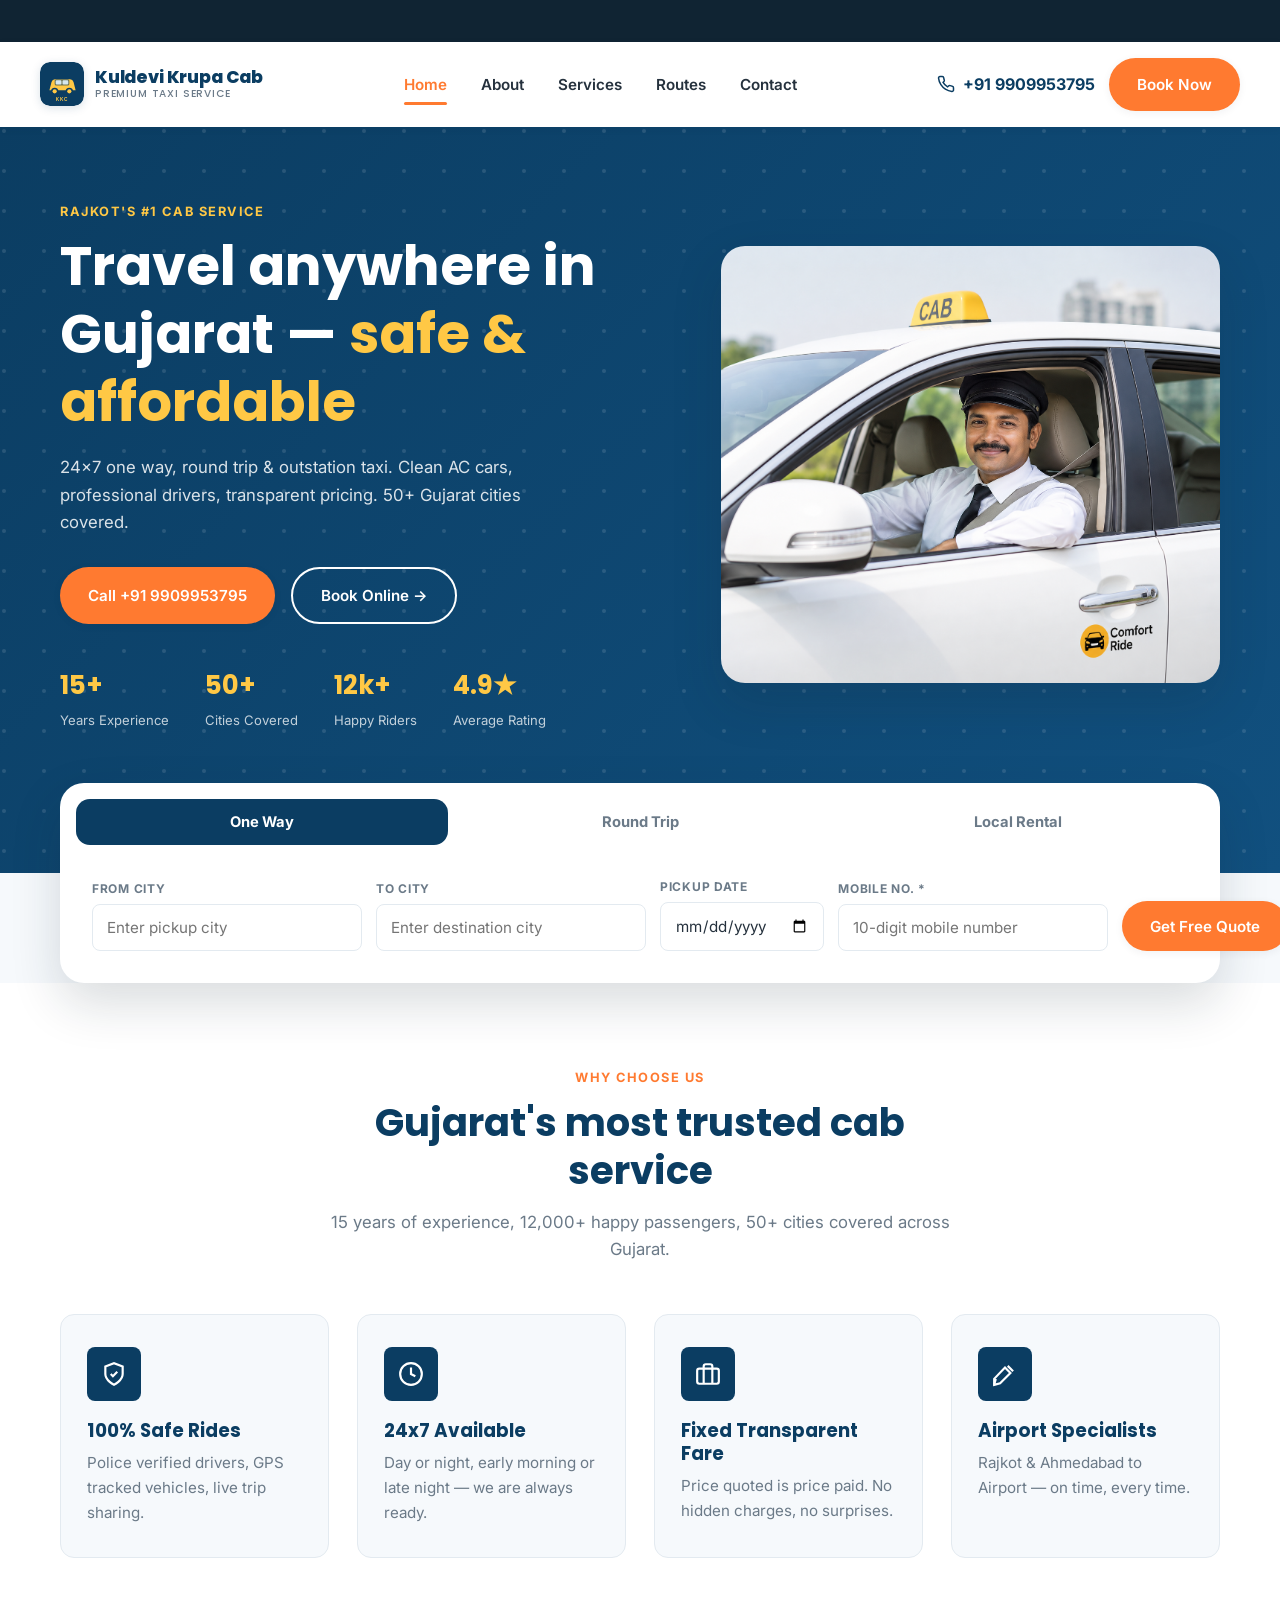
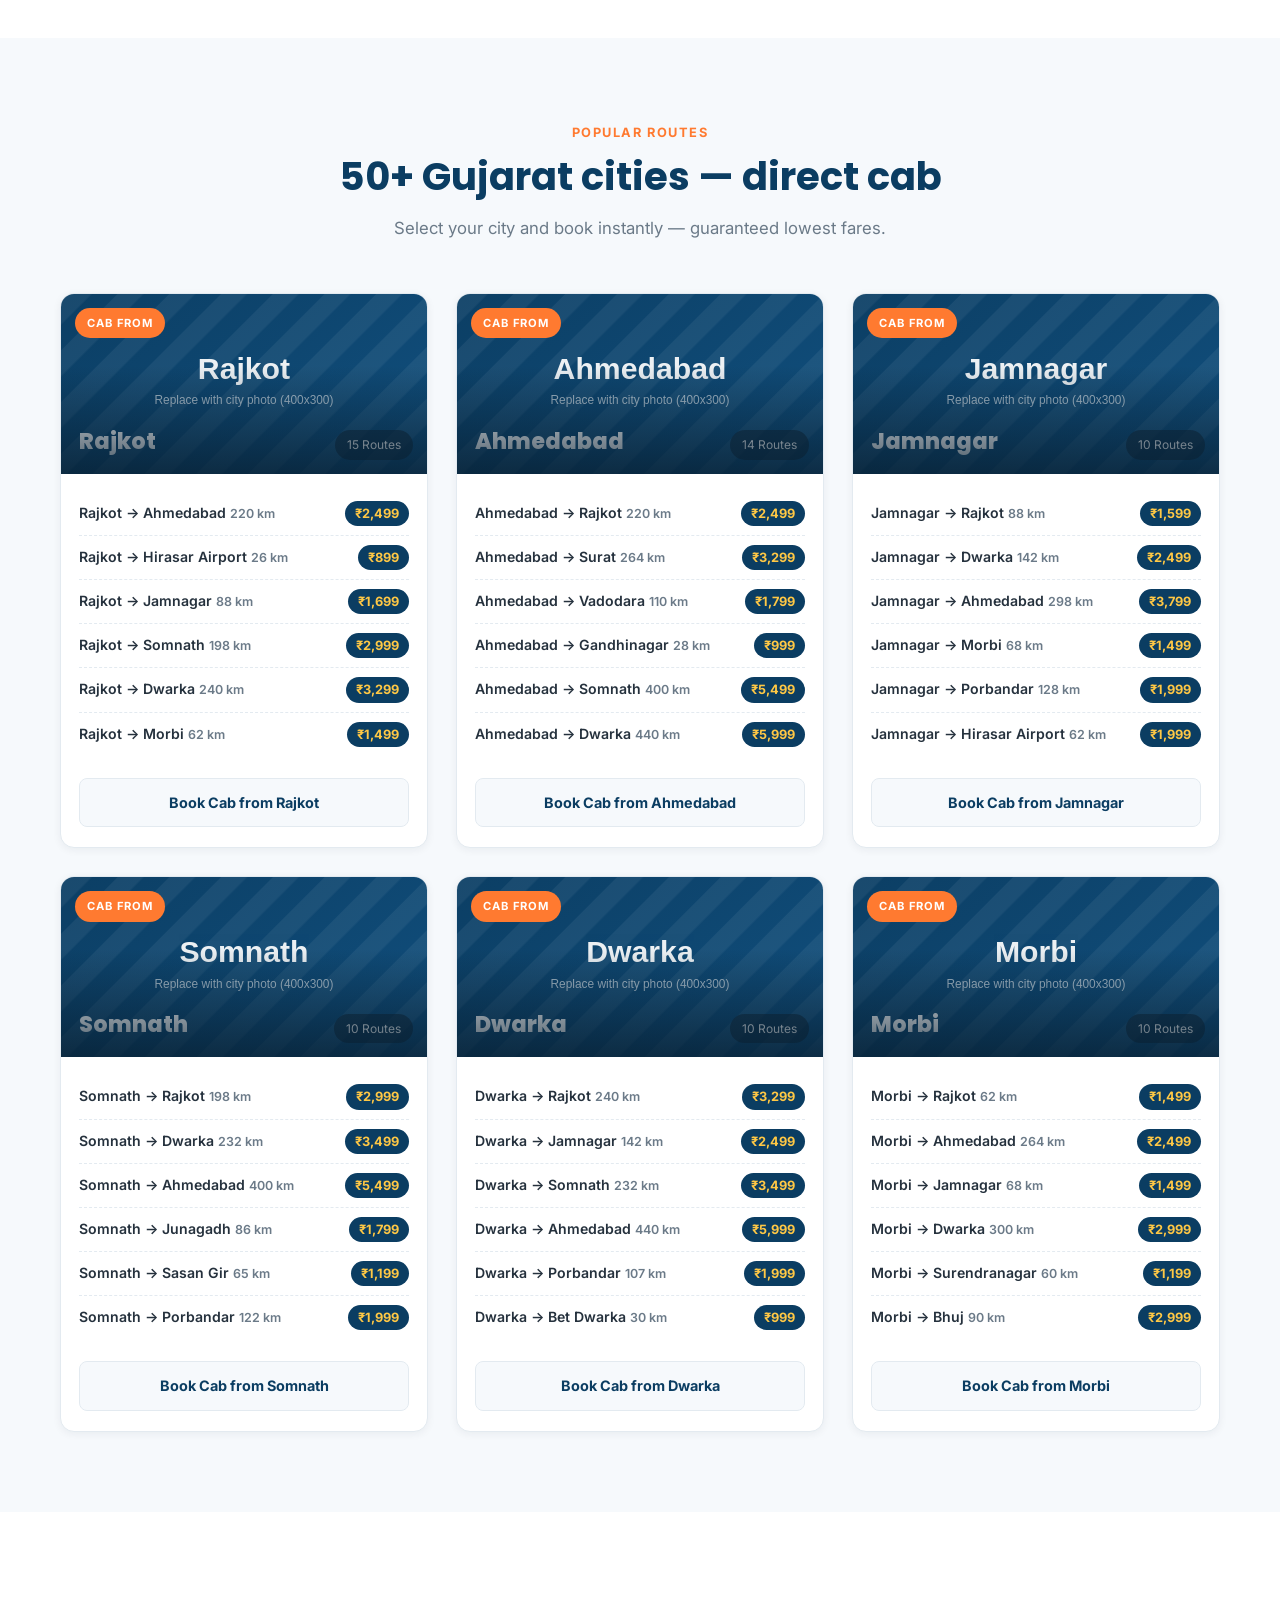
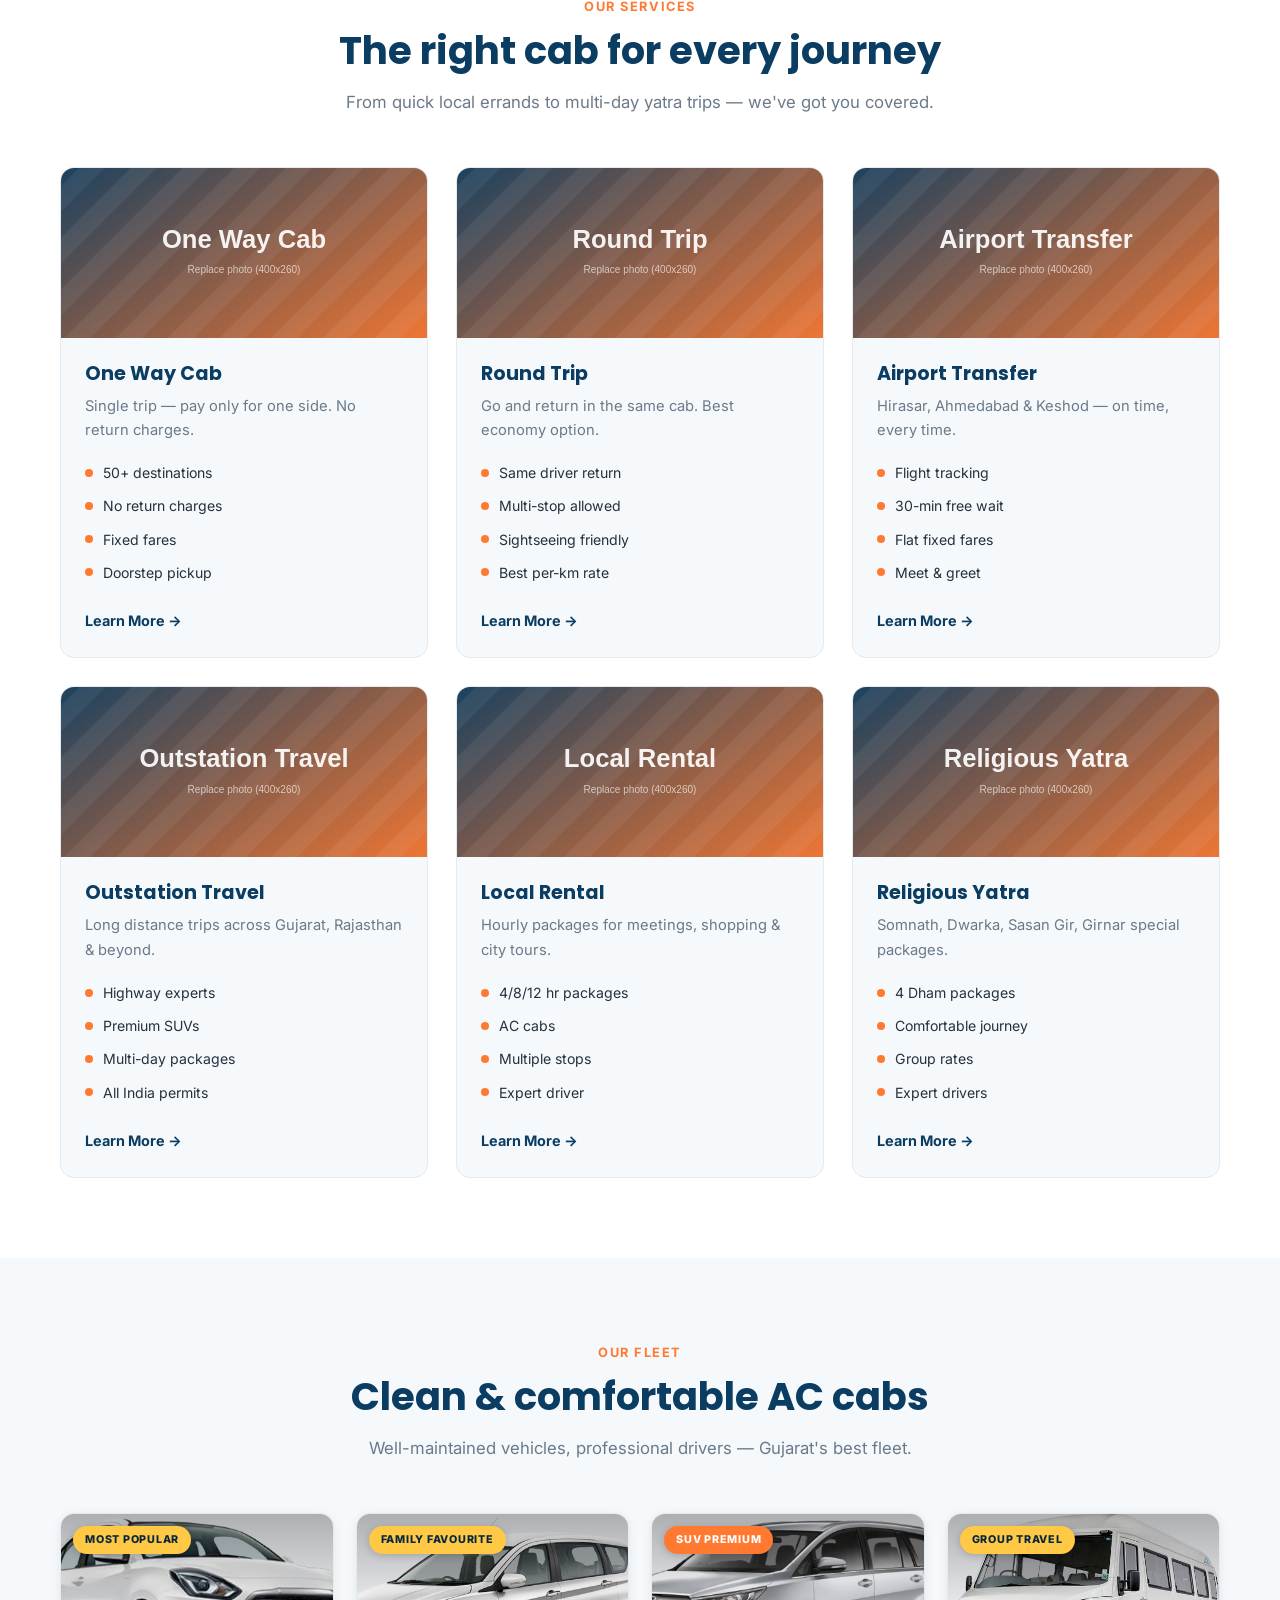
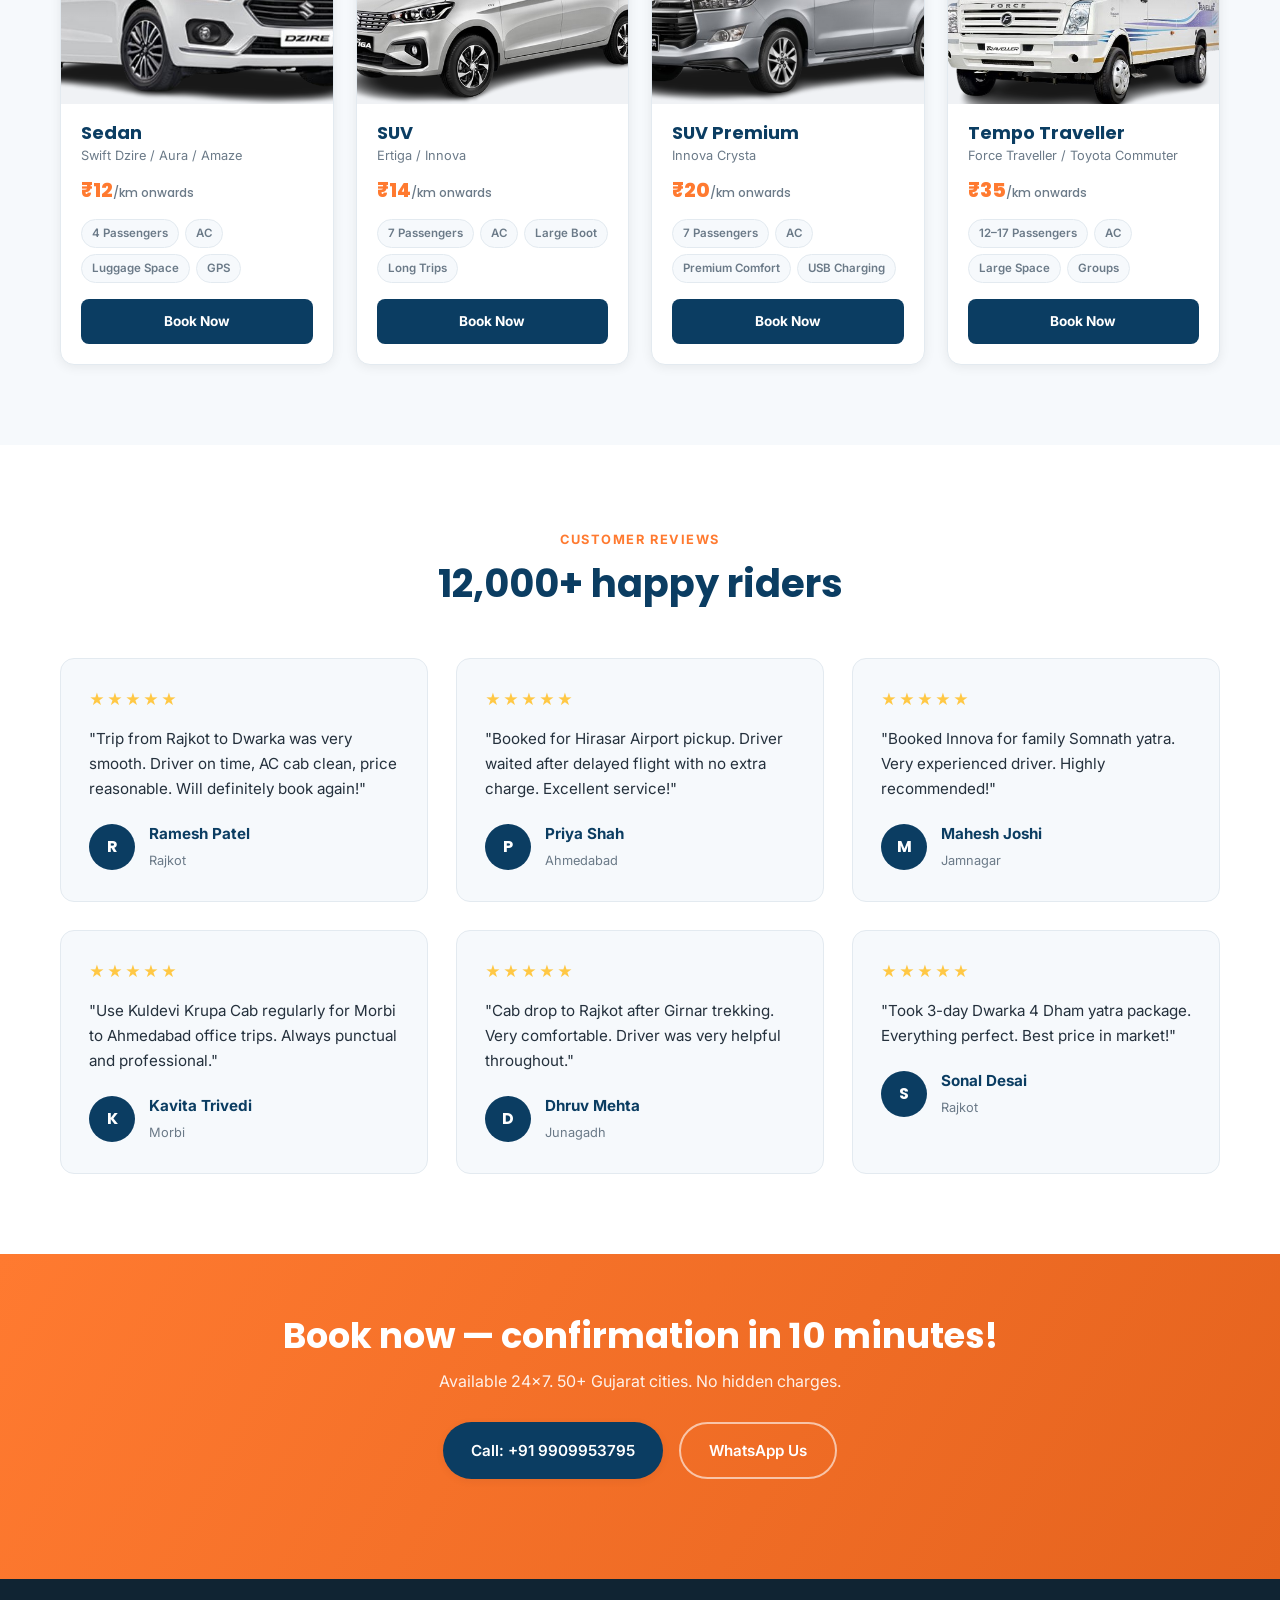
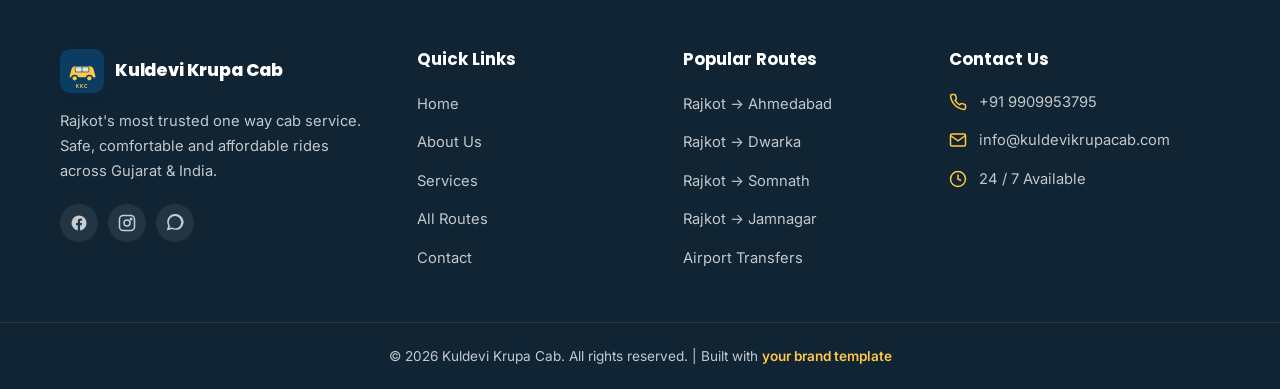
==== commit dea73306: "make drop-down to input box for one way" ====
--- a/index.html
+++ b/index.html
@@ -99,19 +99,11 @@
         <form>
           <div class="field">
             <label for="ow-from">From City</label>
-            <select id="ow-from" required>
-              <option value="">Select city</option>
-              <option>Rajkot</option><option>Ahmedabad</option><option>Jamnagar</option>
-              <option>Somnath</option><option>Dwarka</option><option>Morbi</option>
-            </select>
+            <input type="text" id="ow-from" placeholder="Enter pickup city" required>
           </div>
           <div class="field">
             <label for="ow-to">To City</label>
-            <select id="ow-to" required>
-              <option value="">Select city</option>
-              <option>Rajkot</option><option>Ahmedabad</option><option>Jamnagar</option>
-              <option>Somnath</option><option>Dwarka</option><option>Morbi</option>
-            </select>
+            <input type="text" id="ow-to" placeholder="Enter destination city" required>
           </div>
           <div class="field">
             <label for="ow-date">Pickup Date</label>
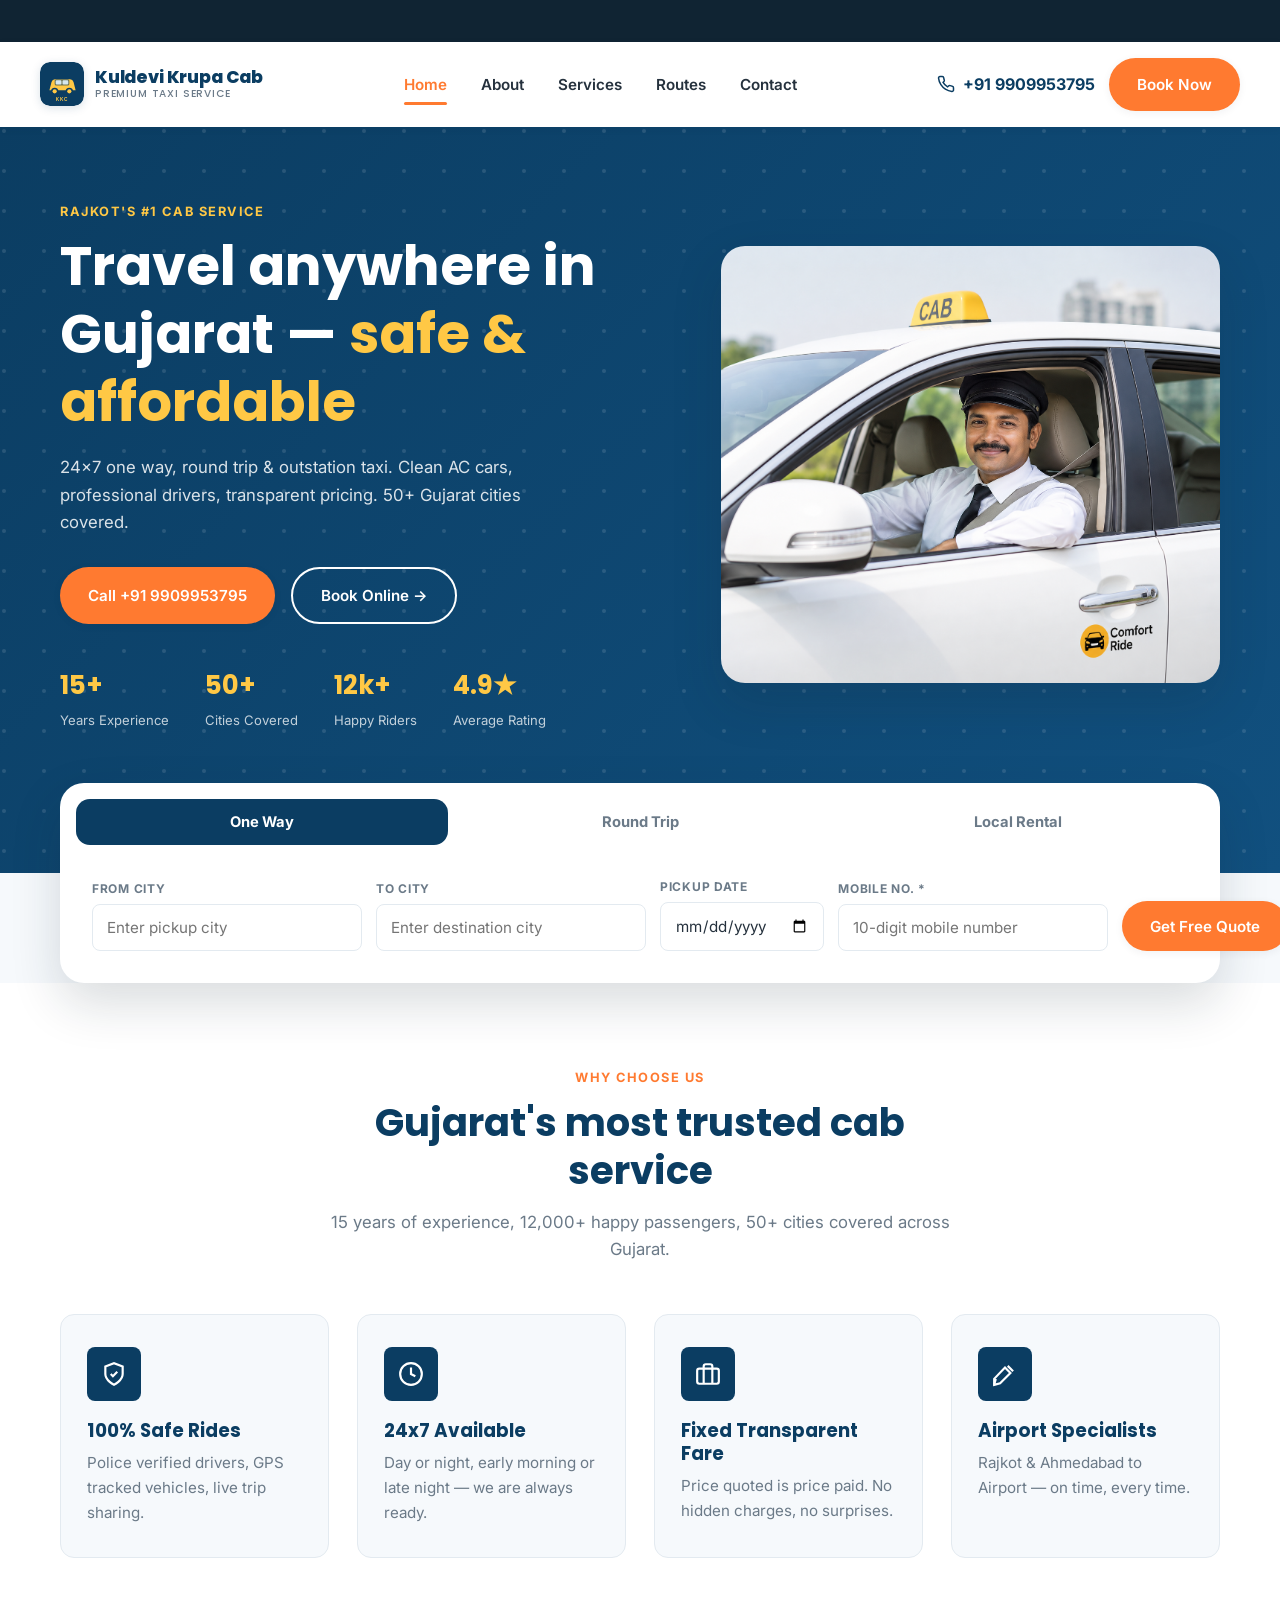
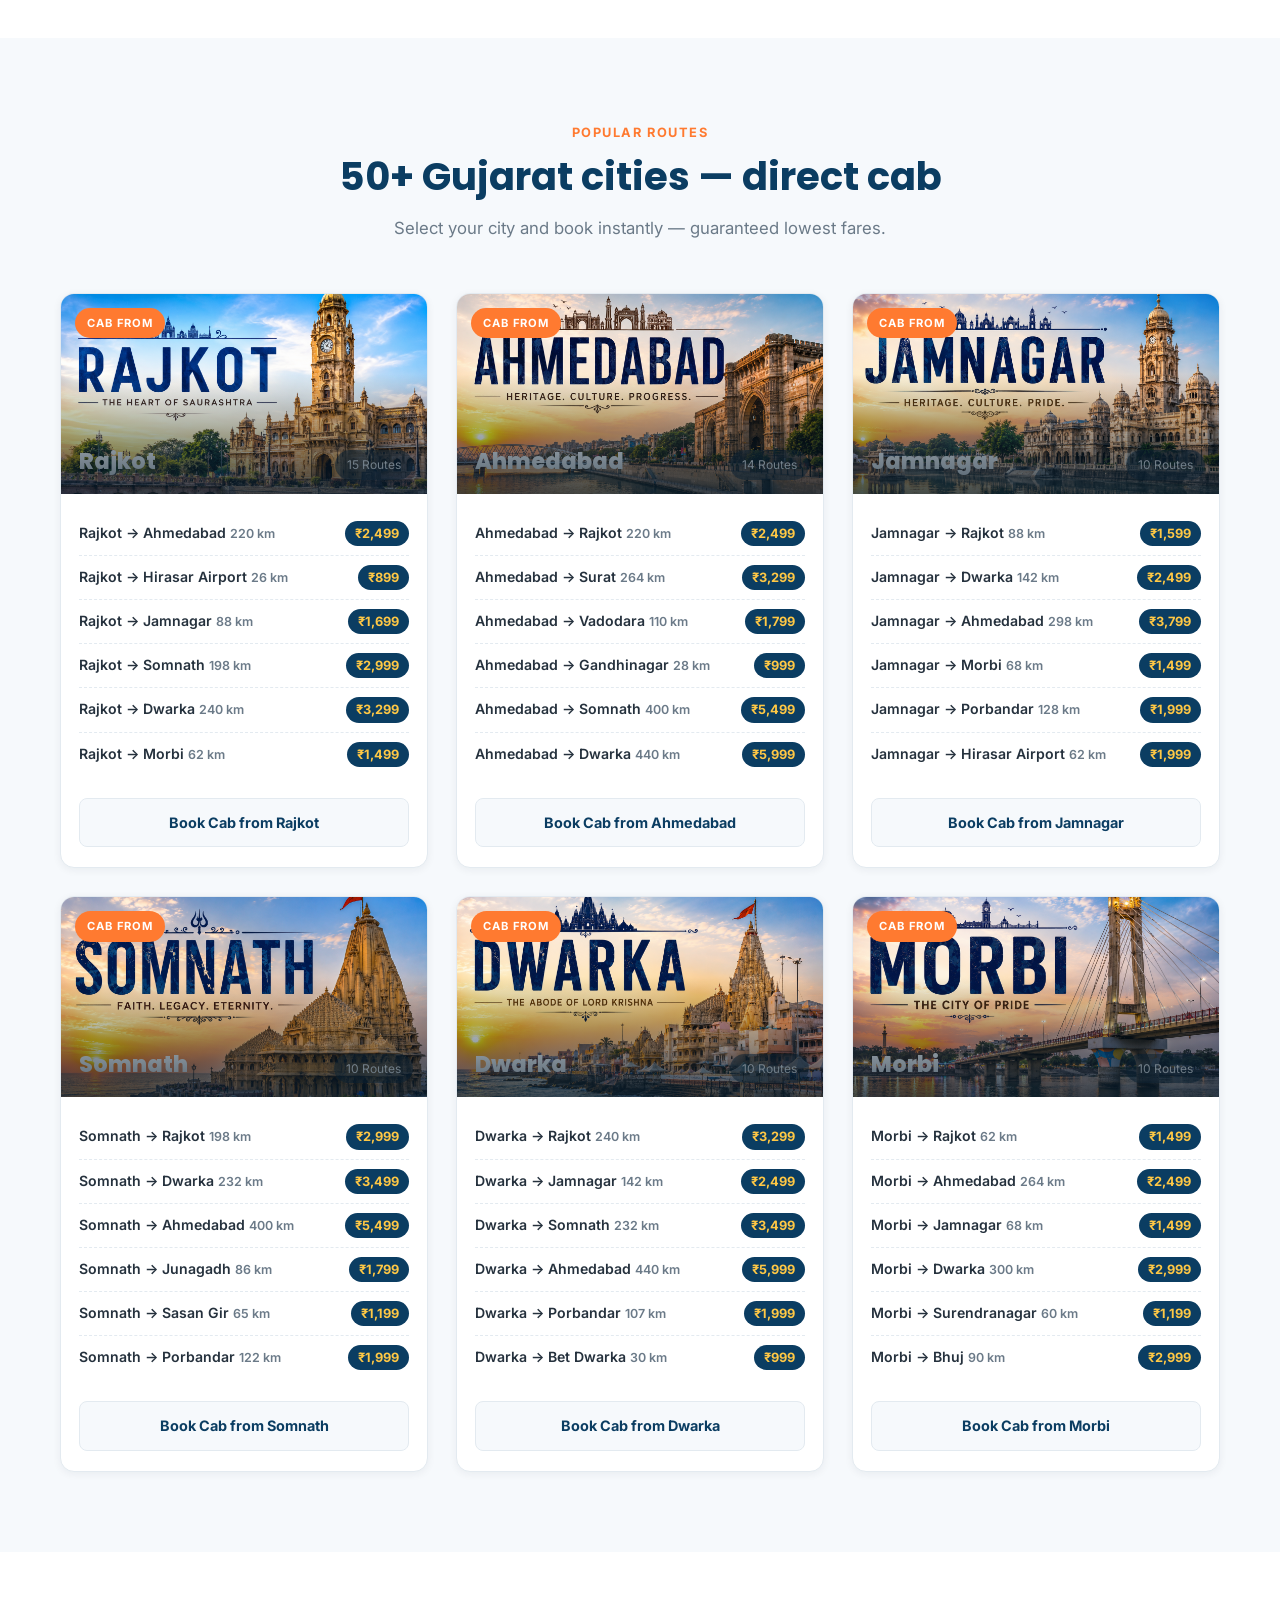
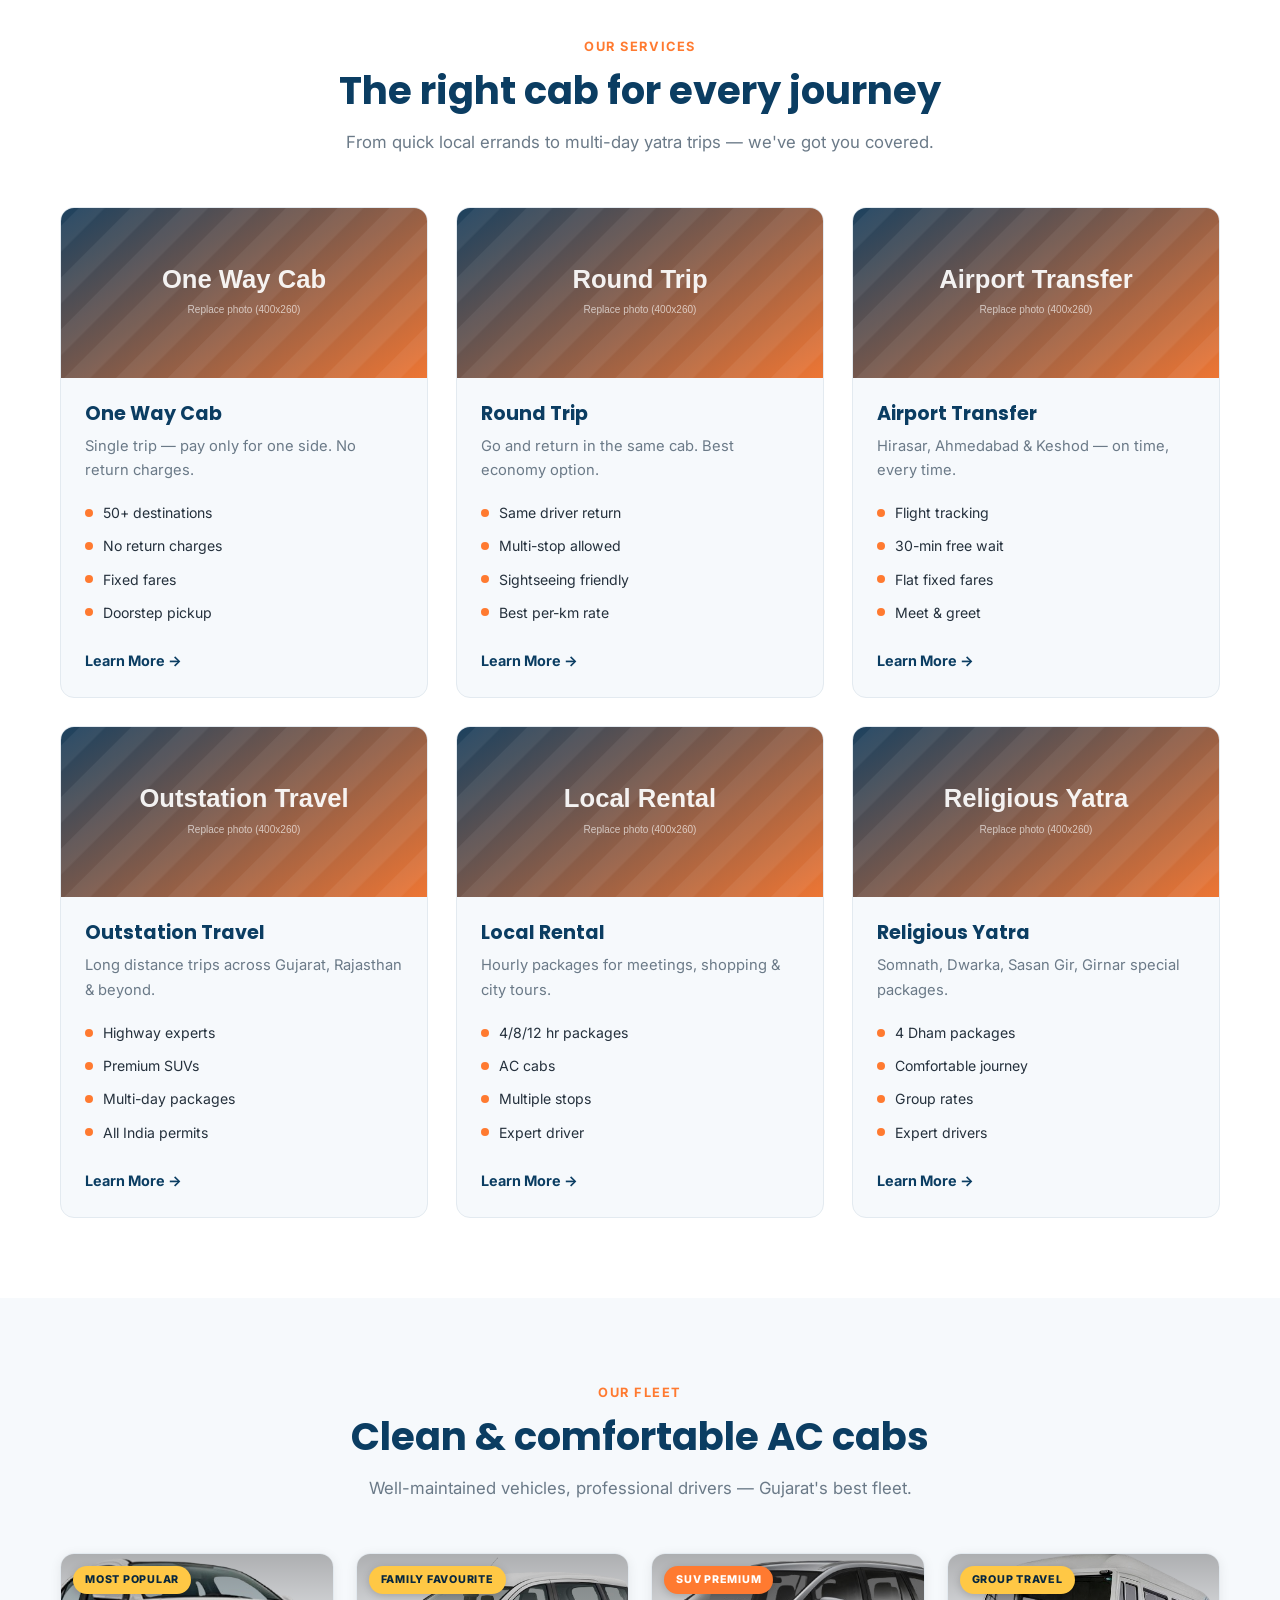
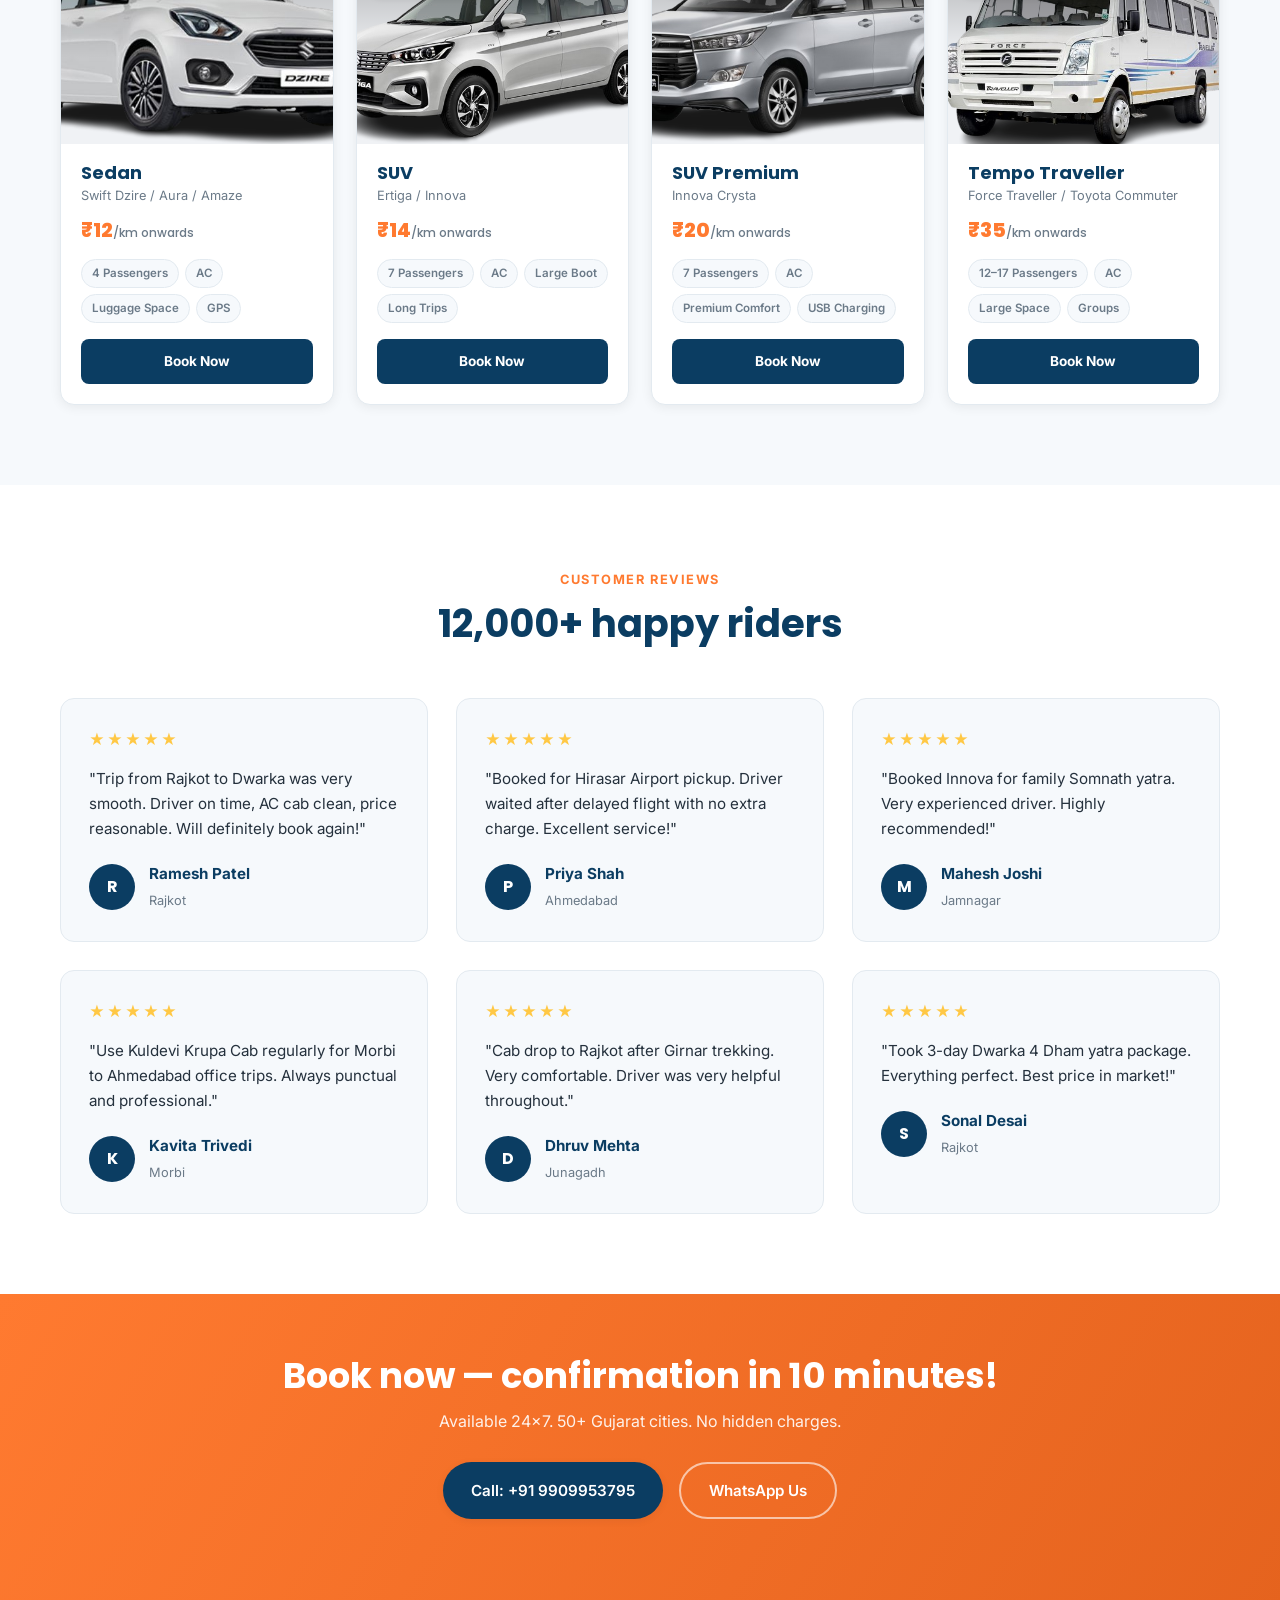
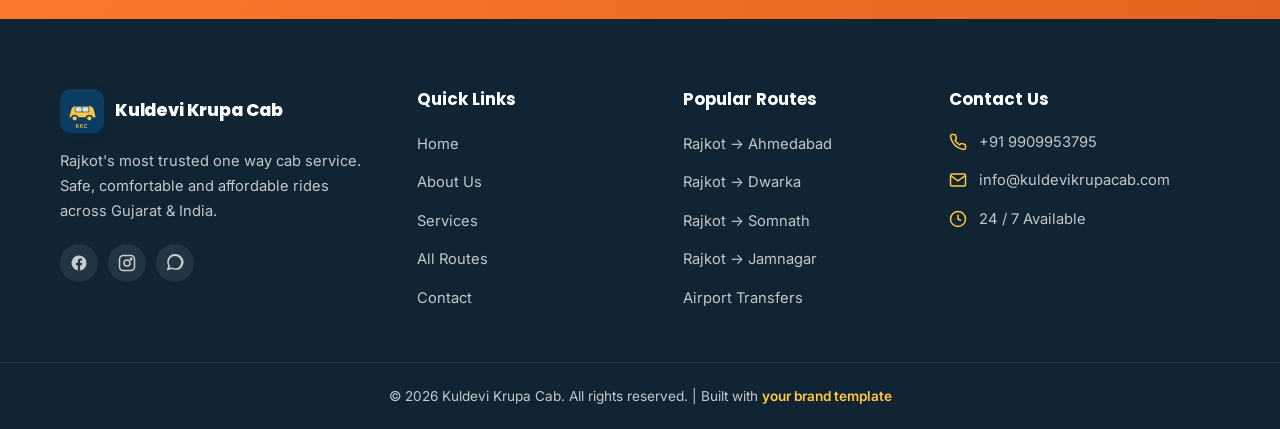
==== commit 18d883fc: "images added" ====
--- a/index.html
+++ b/index.html
@@ -234,7 +234,7 @@
         <!-- Rajkot -->
         <div class="route-card">
           <div class="route-img">
-            <img src="images/city-rajkot.svg" alt="Rajkot cab service">
+            <img src="images/city-rajkot.png" alt="Rajkot cab service" loading="lazy">
             <span class="tag">Cab from</span>
             <span class="city-name">Rajkot</span>
             <span class="count">15 Routes</span>
@@ -253,7 +253,7 @@
         <!-- Ahmedabad -->
         <div class="route-card">
           <div class="route-img">
-            <img src="images/city-ahmedabad.svg" alt="Ahmedabad cab service">
+            <img src="images/city-ahmedabad.png" alt="Ahmedabad cab service" loading="lazy">
             <span class="tag">Cab from</span>
             <span class="city-name">Ahmedabad</span>
             <span class="count">14 Routes</span>
@@ -272,7 +272,7 @@
         <!-- Jamnagar -->
         <div class="route-card">
           <div class="route-img">
-            <img src="images/city-jamnagar.svg" alt="Jamnagar cab service">
+            <img src="images/city-jamnagar.png" alt="Jamnagar cab service" loading="lazy">
             <span class="tag">Cab from</span>
             <span class="city-name">Jamnagar</span>
             <span class="count">10 Routes</span>
@@ -291,7 +291,7 @@
         <!-- Somnath -->
         <div class="route-card">
           <div class="route-img">
-            <img src="images/city-somnath.svg" alt="Somnath cab service">
+            <img src="images/city-somnath.png" alt="Somnath cab service" loading="lazy">
             <span class="tag">Cab from</span>
             <span class="city-name">Somnath</span>
             <span class="count">10 Routes</span>
@@ -310,7 +310,7 @@
         <!-- Dwarka -->
         <div class="route-card">
           <div class="route-img">
-            <img src="images/city-dwarka.svg" alt="Dwarka cab service">
+            <img src="images/city-dwarka.png" alt="Dwarka cab service" loading="lazy">
             <span class="tag">Cab from</span>
             <span class="city-name">Dwarka</span>
             <span class="count">10 Routes</span>
@@ -329,7 +329,7 @@
         <!-- Morbi -->
         <div class="route-card">
           <div class="route-img">
-            <img src="images/city-morbi.svg" alt="Morbi cab service">
+            <img src="images/city-morbi.png" alt="Morbi cab service" loading="lazy">
             <span class="tag">Cab from</span>
             <span class="city-name">Morbi</span>
             <span class="count">10 Routes</span>
--- a/css/style.css
+++ b/css/style.css
@@ -517,11 +517,20 @@
 .route-card:hover{box-shadow:var(--shadow-md); transform:translateY(-4px);}
 .route-card .route-img{
   position:relative;
-  height:180px;
+  height:200px;
   overflow:hidden;
+  background:#e8edf2;
 }
 .route-card .route-img img{
   width:100%;height:100%;object-fit:cover;
+  transition:transform .45s ease, opacity .4s ease;
+  opacity:0;
+}
+.route-card .route-img img.loaded{
+  opacity:1;
+}
+.route-card:hover .route-img img{
+  transform:scale(1.06);
 }
 .route-card .route-img .tag{
   position:absolute;
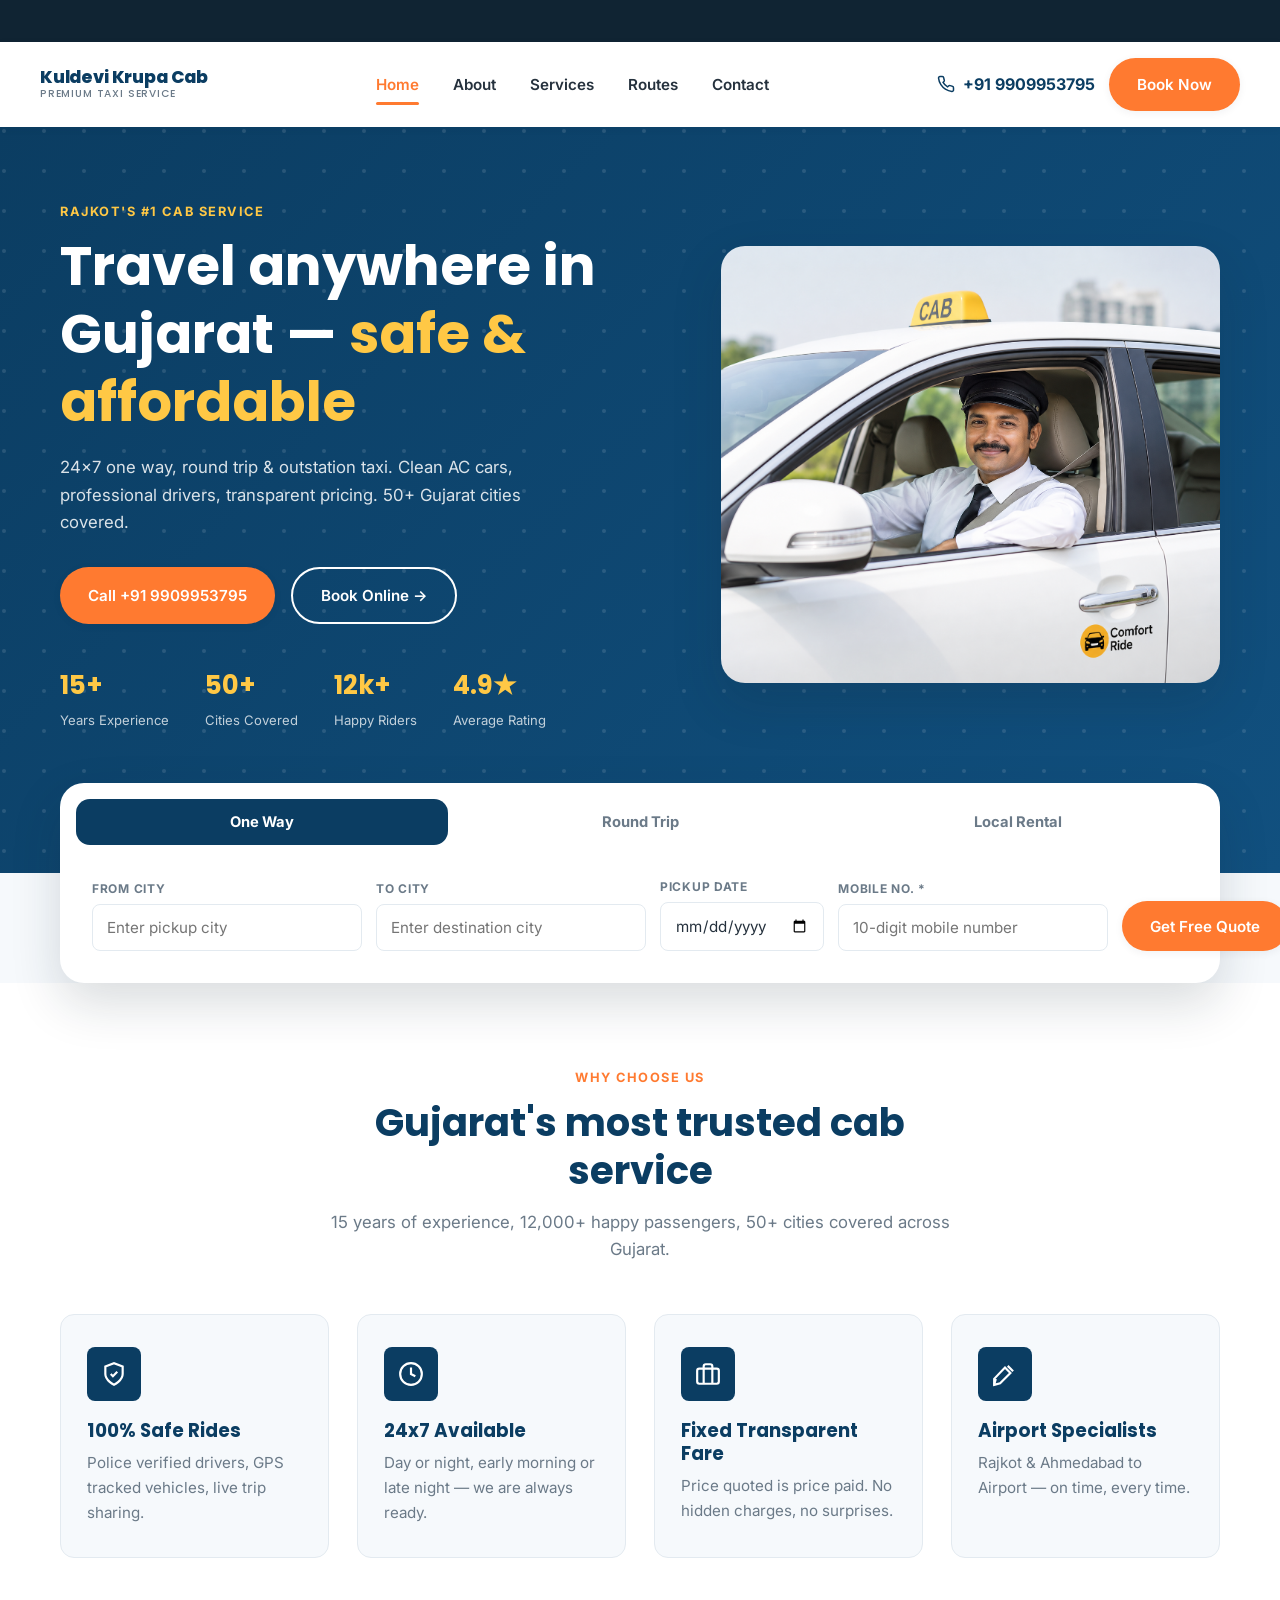
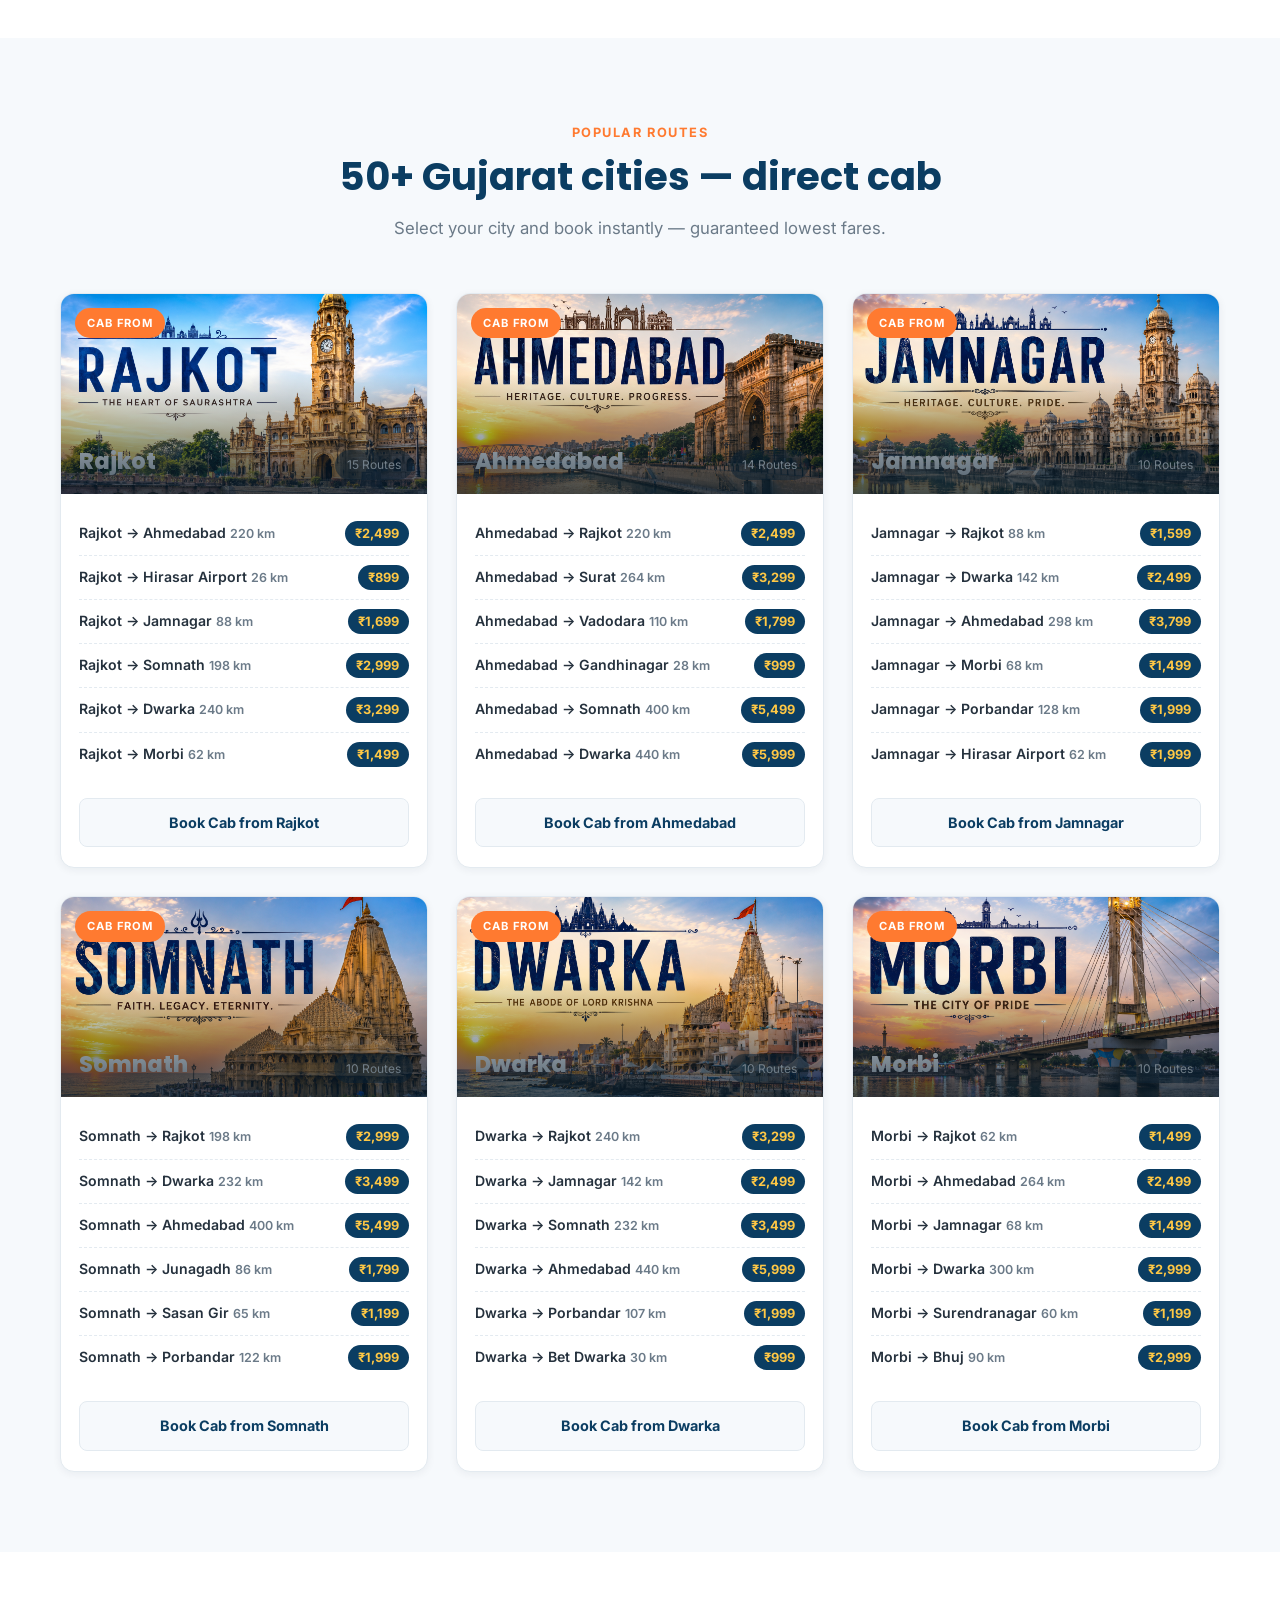
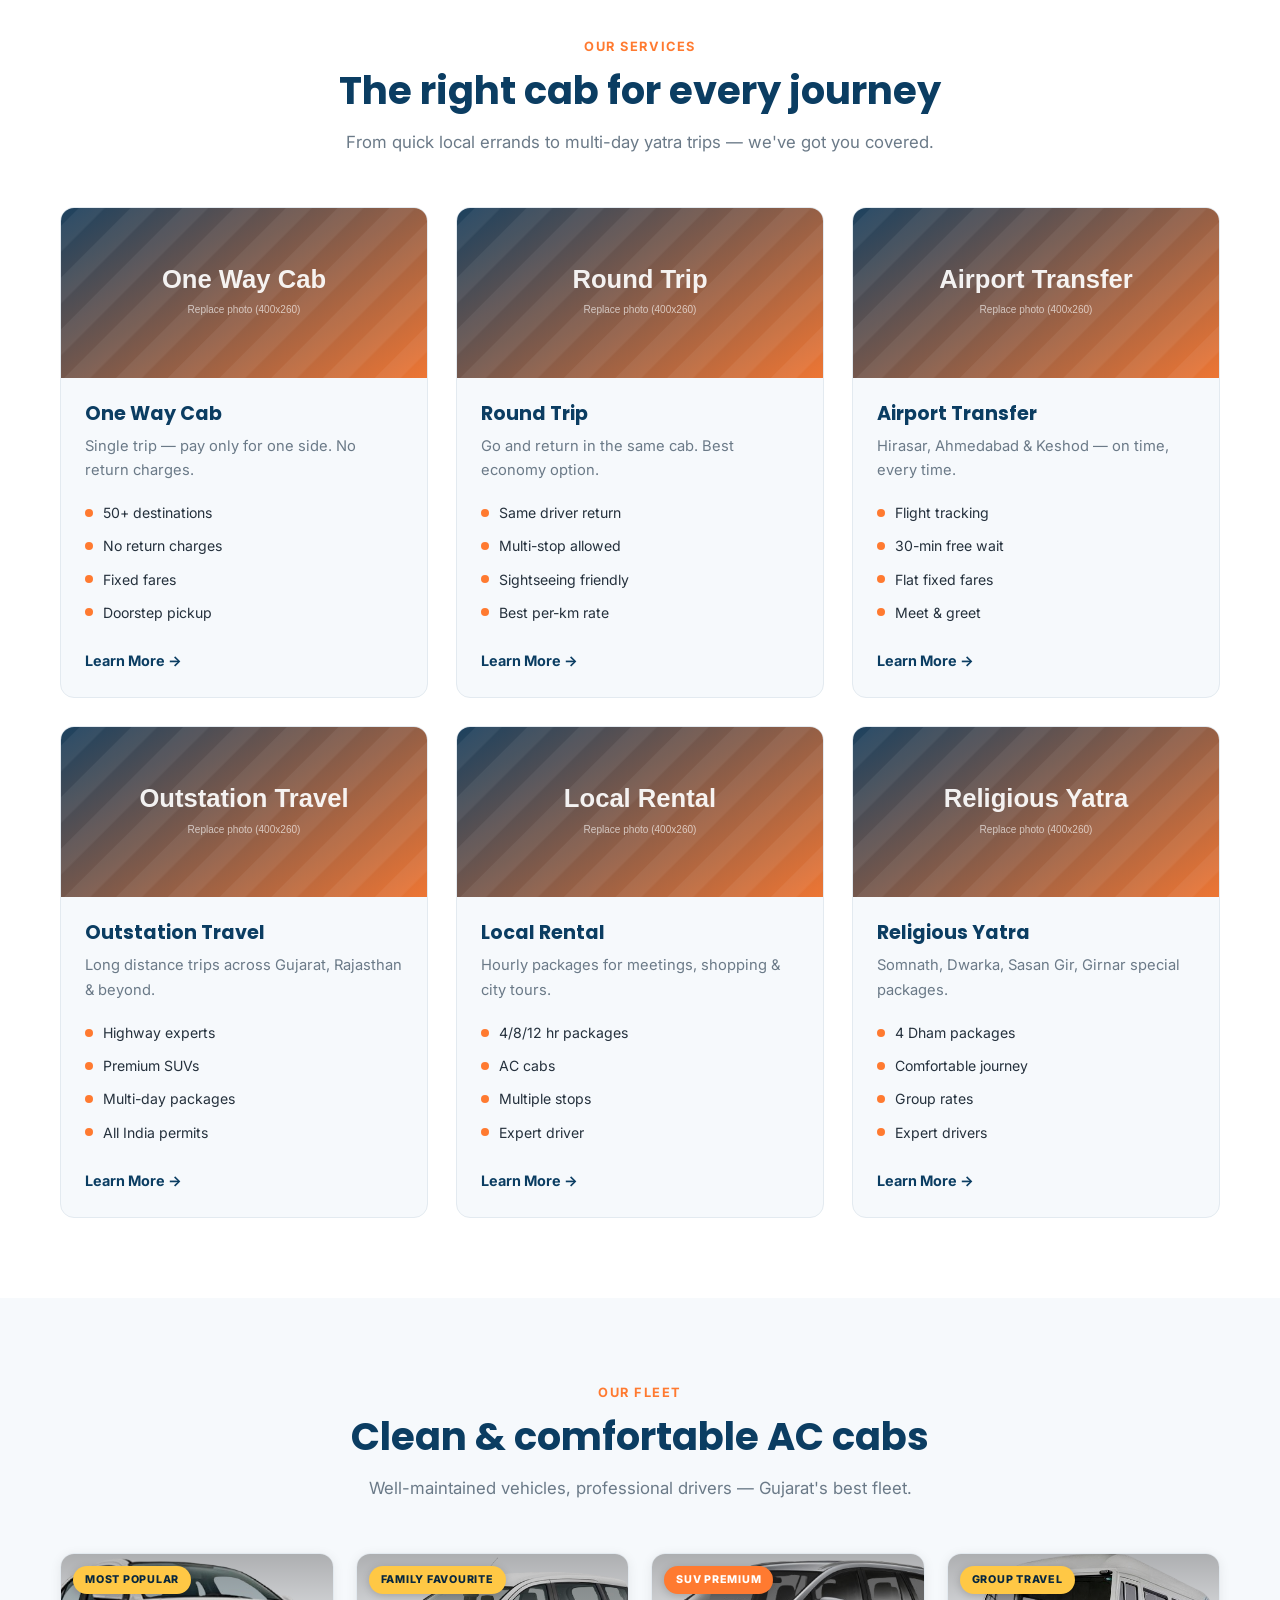
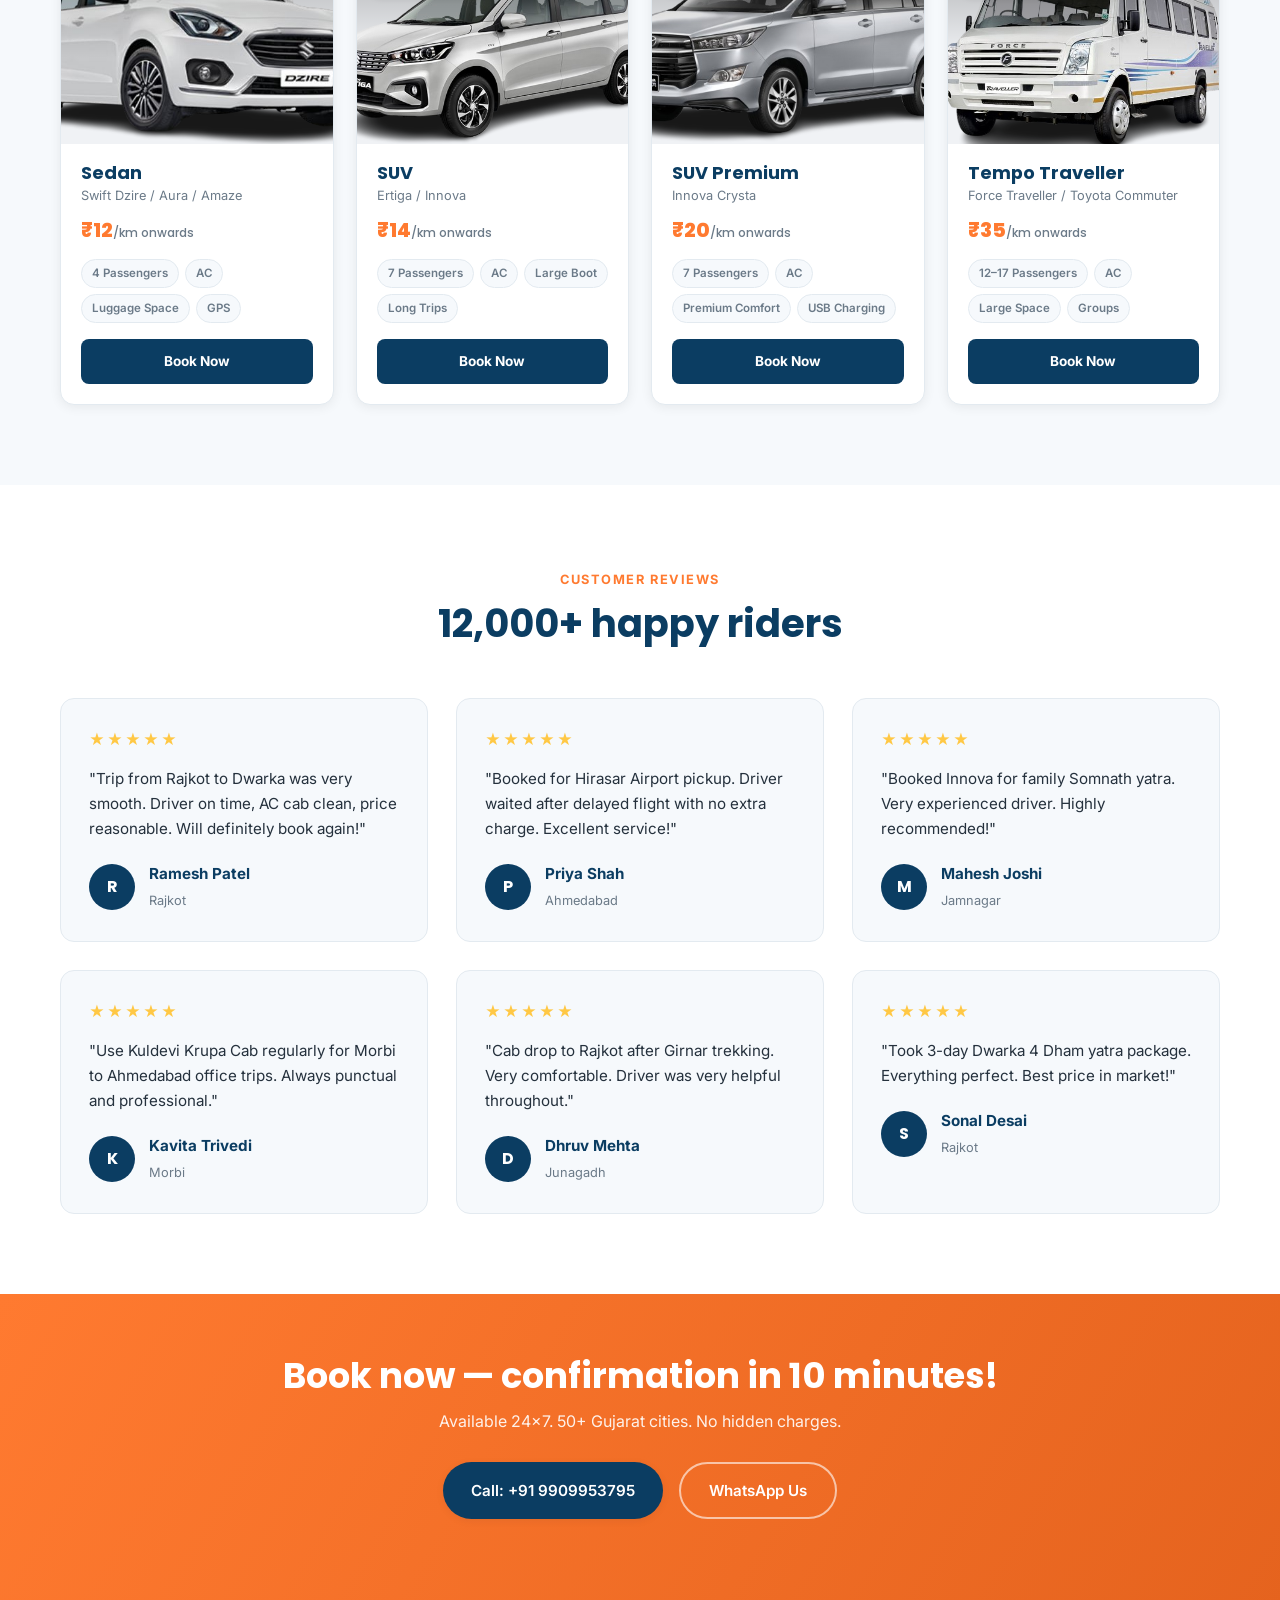
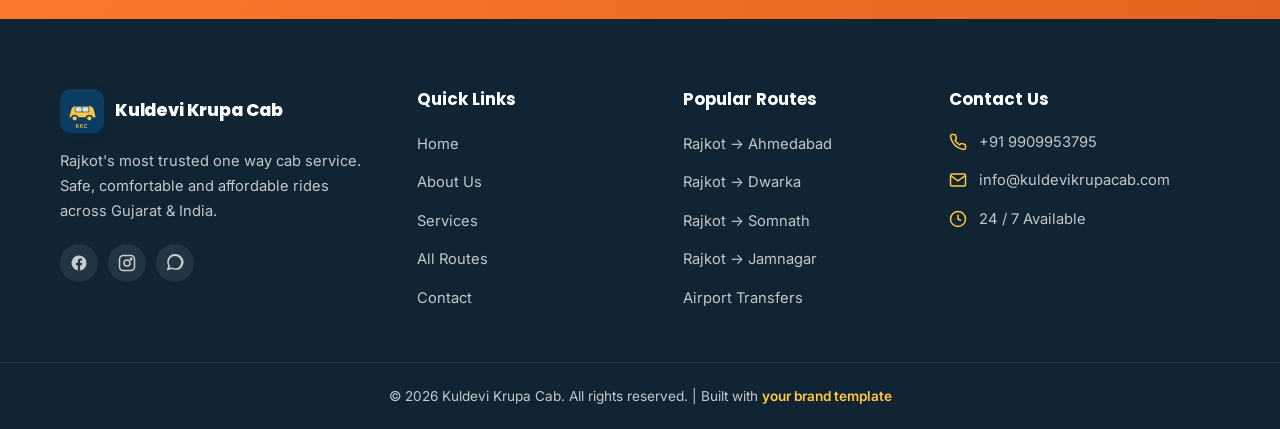
==== commit 43d1ea16: "logo icon removed" ====
--- a/index.html
+++ b/index.html
@@ -36,7 +36,6 @@
   <header class="site-header">
     <div class="container nav-wrap">
       <a href="index.html" class="logo">
-        <img src="images/logo.svg" alt="Kuldevi Krupa Cab logo">
         <span class="logo-text">Kuldevi Krupa Cab<small>Premium Taxi Service</small></span>
       </a>
 
@@ -121,19 +120,11 @@
         <form>
           <div class="field">
             <label for="rt-from">From City</label>
-            <select id="rt-from" required>
-              <option value="">Select city</option>
-              <option>Rajkot</option><option>Ahmedabad</option><option>Jamnagar</option>
-              <option>Somnath</option><option>Dwarka</option><option>Morbi</option>
-            </select>
+            <input type="text" id="rt-from" placeholder="Enter pickup city" required>
           </div>
           <div class="field">
             <label for="rt-to">To City</label>
-            <select id="rt-to" required>
-              <option value="">Select city</option>
-              <option>Rajkot</option><option>Ahmedabad</option><option>Jamnagar</option>
-              <option>Somnath</option><option>Dwarka</option><option>Morbi</option>
-            </select>
+            <input type="text" id="rt-to" placeholder="Enter destination city" required>
           </div>
           <div class="field">
             <label for="rt-date">Departure</label>
@@ -151,11 +142,7 @@
         <form>
           <div class="field">
             <label for="lo-city">City</label>
-            <select id="lo-city" required>
-              <option value="">Select city</option>
-              <option>Rajkot</option><option>Ahmedabad</option><option>Jamnagar</option>
-              <option>Somnath</option><option>Dwarka</option><option>Morbi</option>
-            </select>
+            <input type="text" id="lo-city" placeholder="Enter city" required>
           </div>
           <div class="field">
             <label for="lo-package">Package</label>
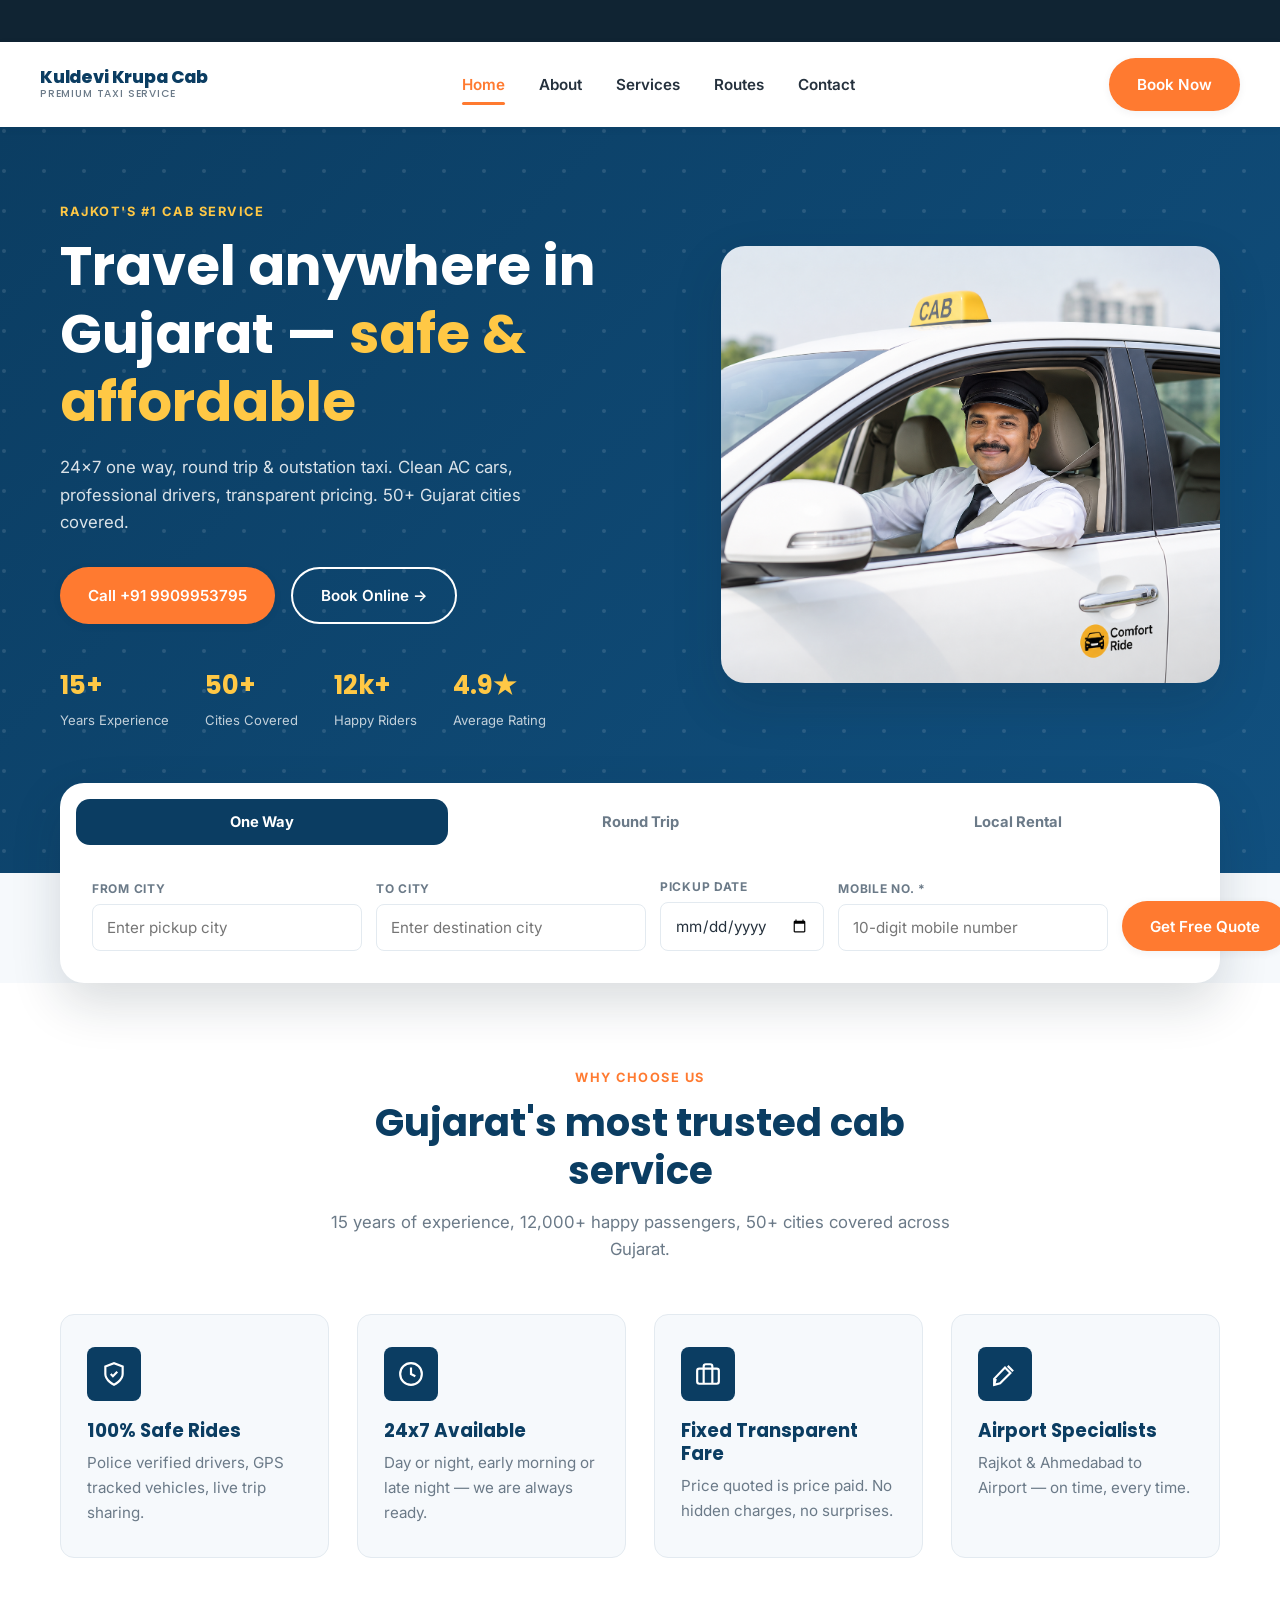
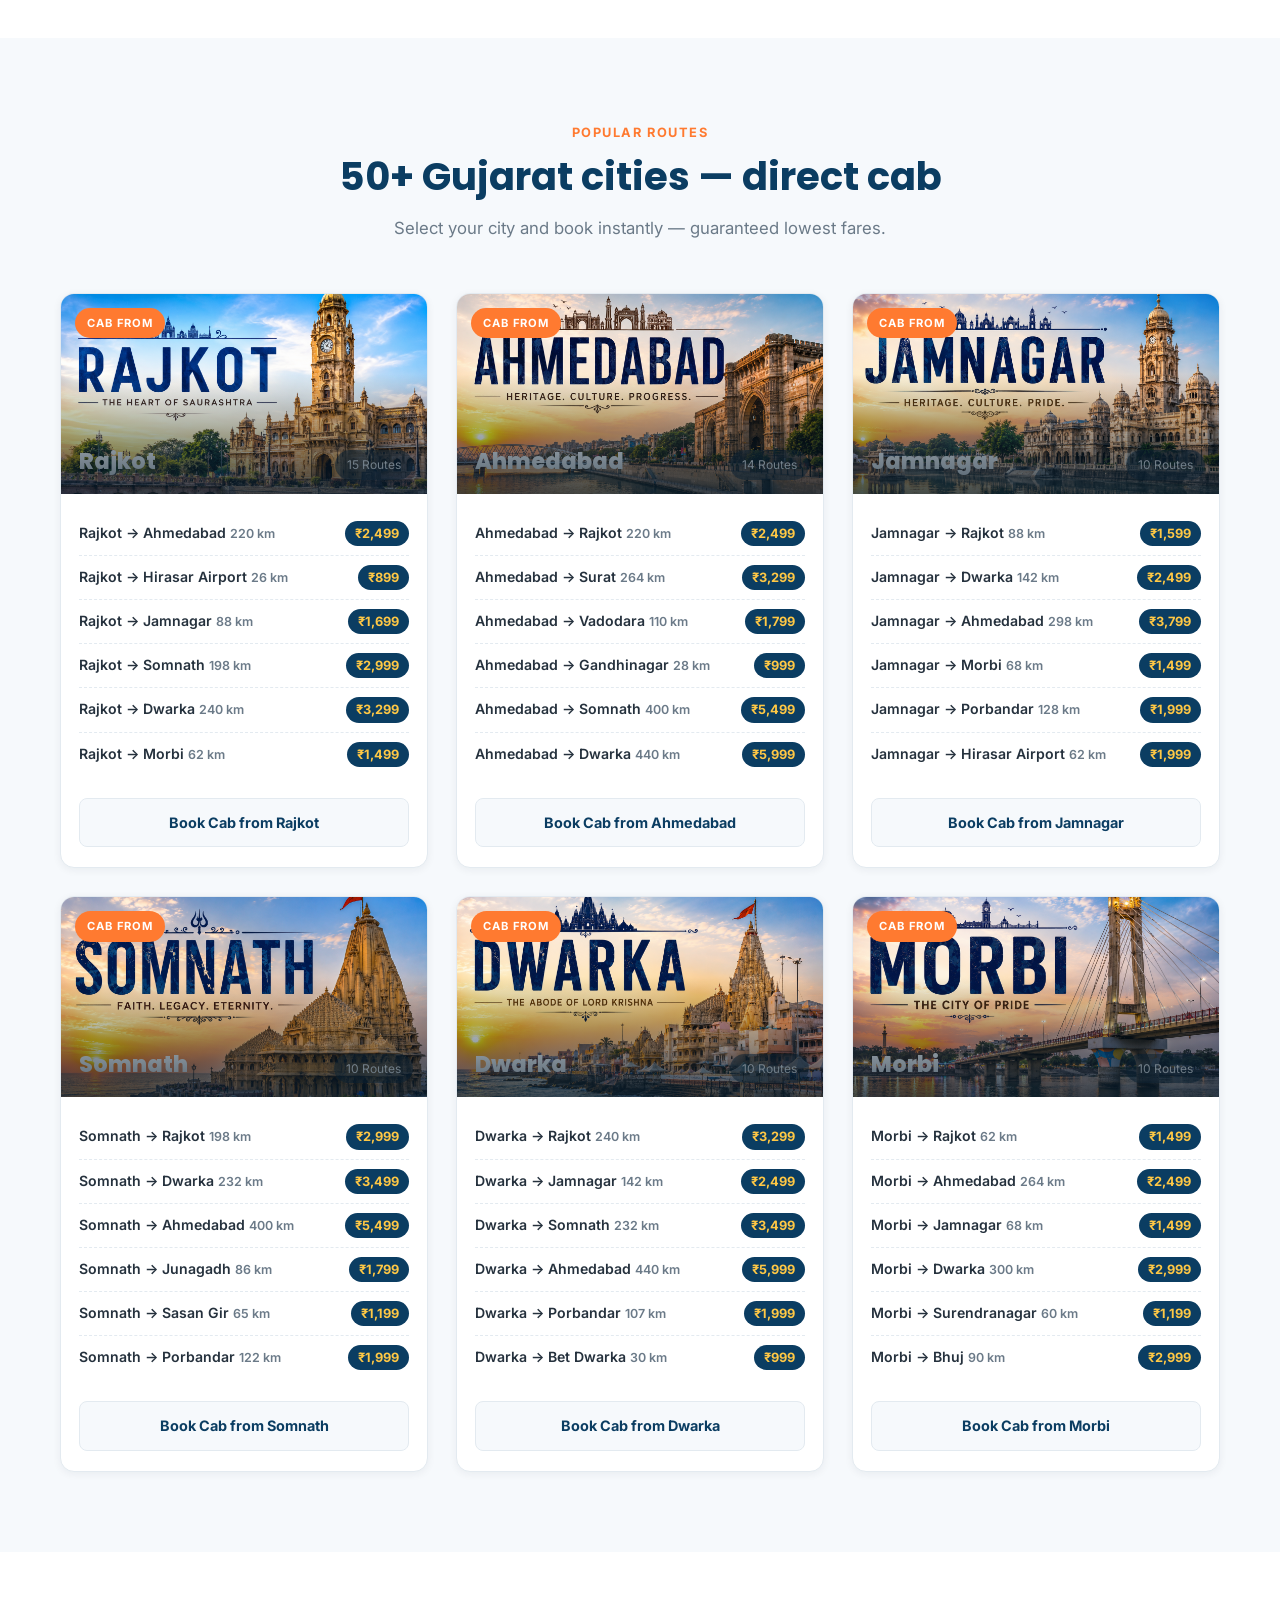
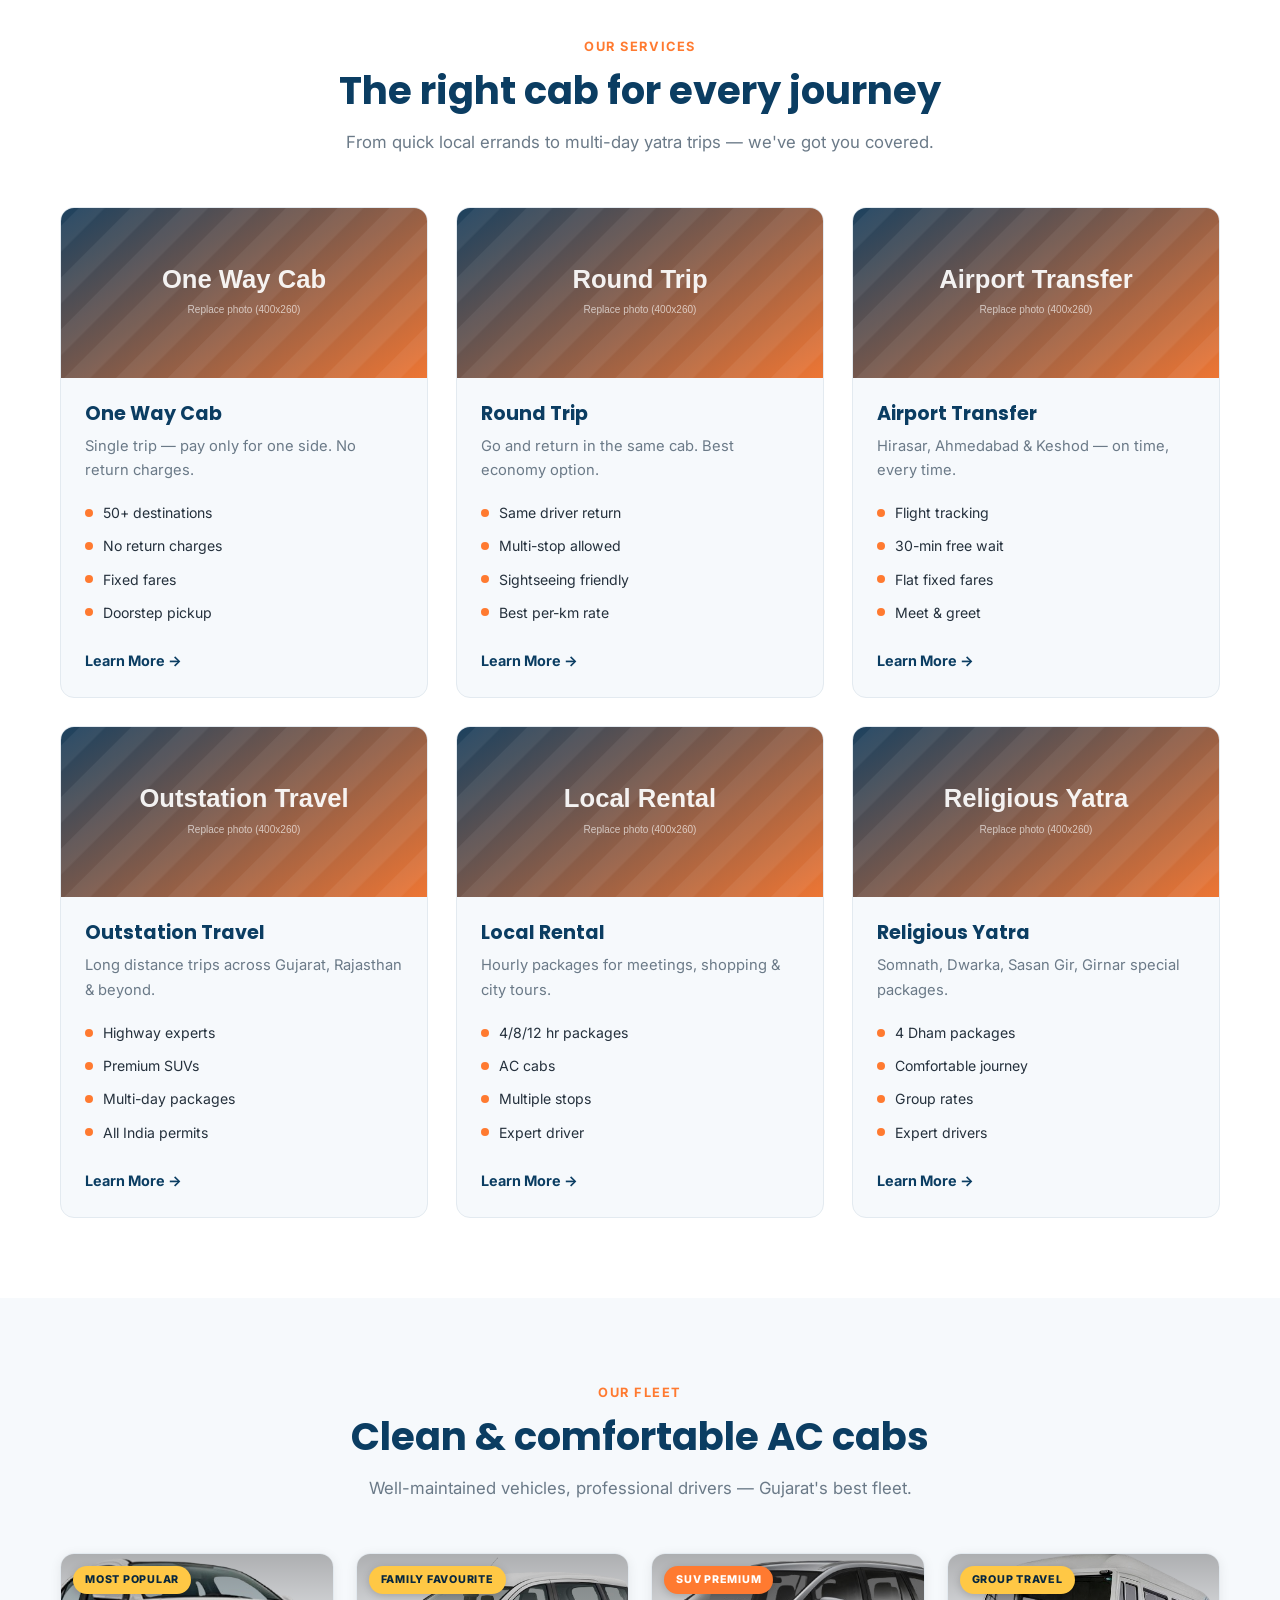
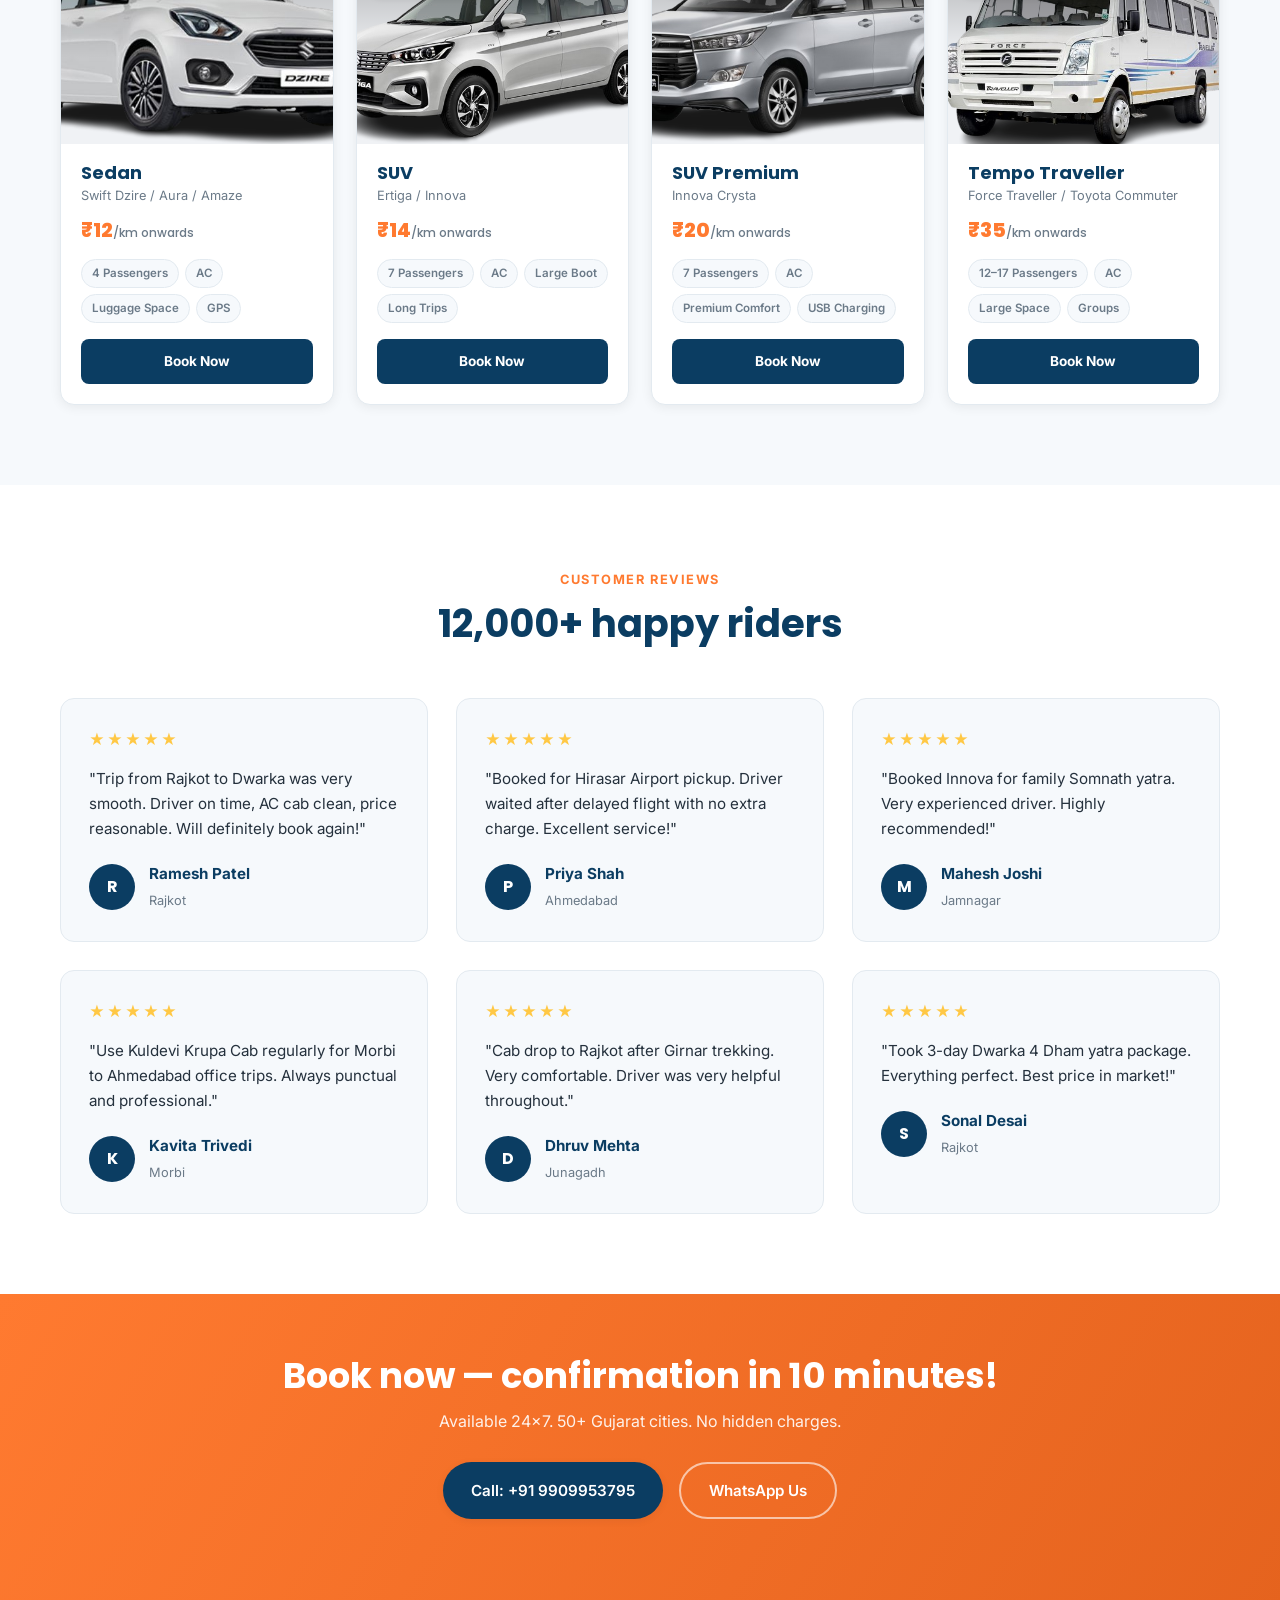
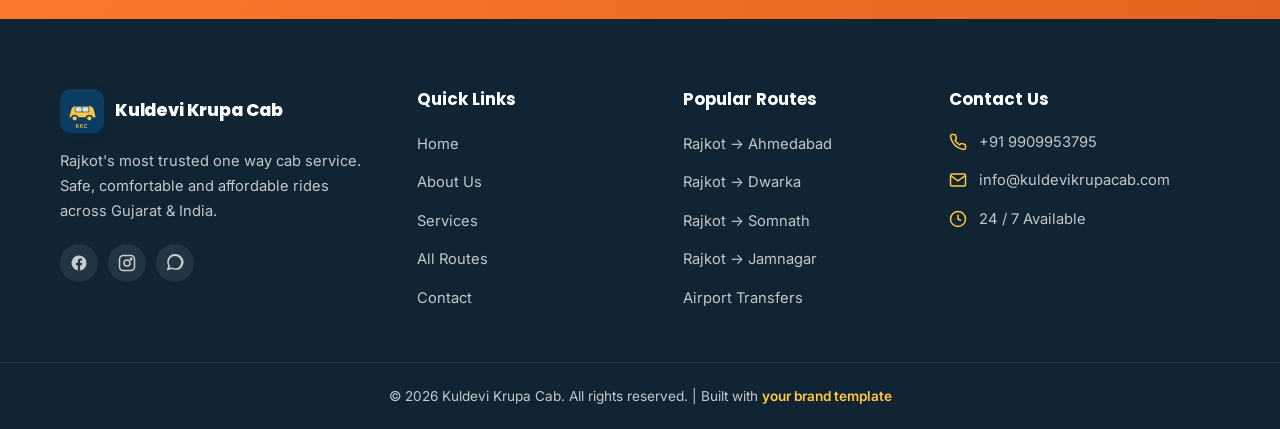
==== commit 6dac639a: "remove contact from header" ====
--- a/index.html
+++ b/index.html
@@ -48,10 +48,6 @@
       </nav>
 
       <div class="nav-actions">
-        <a href="tel:+919909953795" class="nav-call">
-          <svg width="18" height="18" viewBox="0 0 24 24" fill="none" stroke="currentColor" stroke-width="2"><path d="M22 16.92v3a2 2 0 0 1-2.18 2 19.79 19.79 0 0 1-8.63-3.07 19.5 19.5 0 0 1-6-6A19.79 19.79 0 0 1 2.06 4.18 2 2 0 0 1 4 2h3a2 2 0 0 1 2 1.72c.13.96.36 1.9.68 2.81a2 2 0 0 1-.45 2.11L8.09 9.91a16 16 0 0 0 6 6l1.27-1.27a2 2 0 0 1 2.11-.45c.91.32 1.85.55 2.81.68A2 2 0 0 1 22 16.92z"/></svg>
-          +91 9909953795
-        </a>
         <a href="contact.html" class="btn btn-primary">Book Now</a>
       </div>
 
--- a/css/style.css
+++ b/css/style.css
@@ -308,15 +308,6 @@
   align-items:center;
   gap:14px;
 }
-.nav-call{
-  display:flex;
-  align-items:center;
-  gap:8px;
-  font-weight:700;
-  color:var(--color-primary);
-}
-.nav-call svg{flex-shrink:0;}
-
 .nav-toggle{
   display:none;
   flex-direction:column;
@@ -1153,8 +1144,8 @@
 
 @media (max-width:768px){
   section{padding:56px 0;}
-  .nav-links,
-  .nav-call{display:none;}
+  .nav-wrap{padding:22px 0;}
+  .nav-links{display:none;}
   .nav-toggle{display:flex;}
   .nav-actions .btn{display:none;}
 
@@ -1168,10 +1159,6 @@
     gap:18px;
     box-shadow:var(--shadow-md);
   }
-  .site-header.nav-open .nav-call{
-    display:flex;
-    margin:0 20px 20px;
-  }
 
   .hero{padding:40px 0 200px;text-align:center;}
   .hero-content p{margin-inline:auto;}
